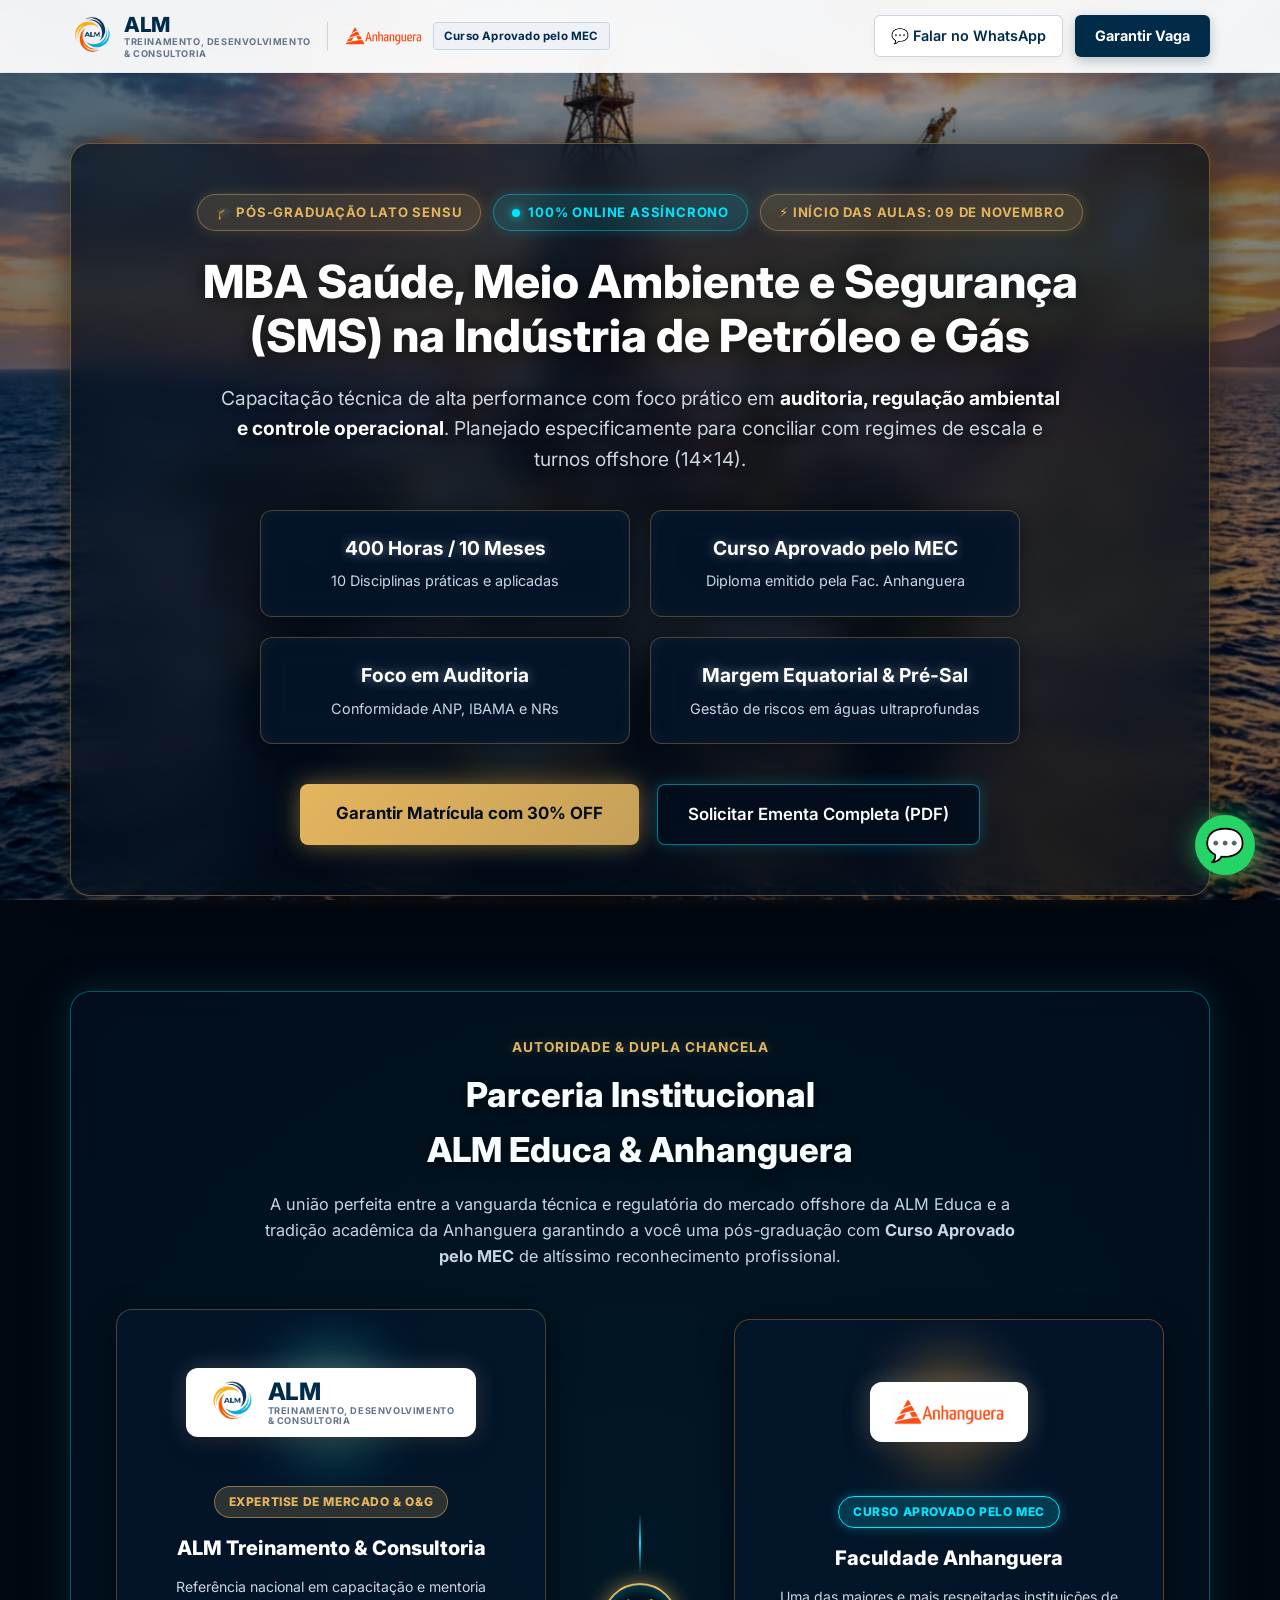
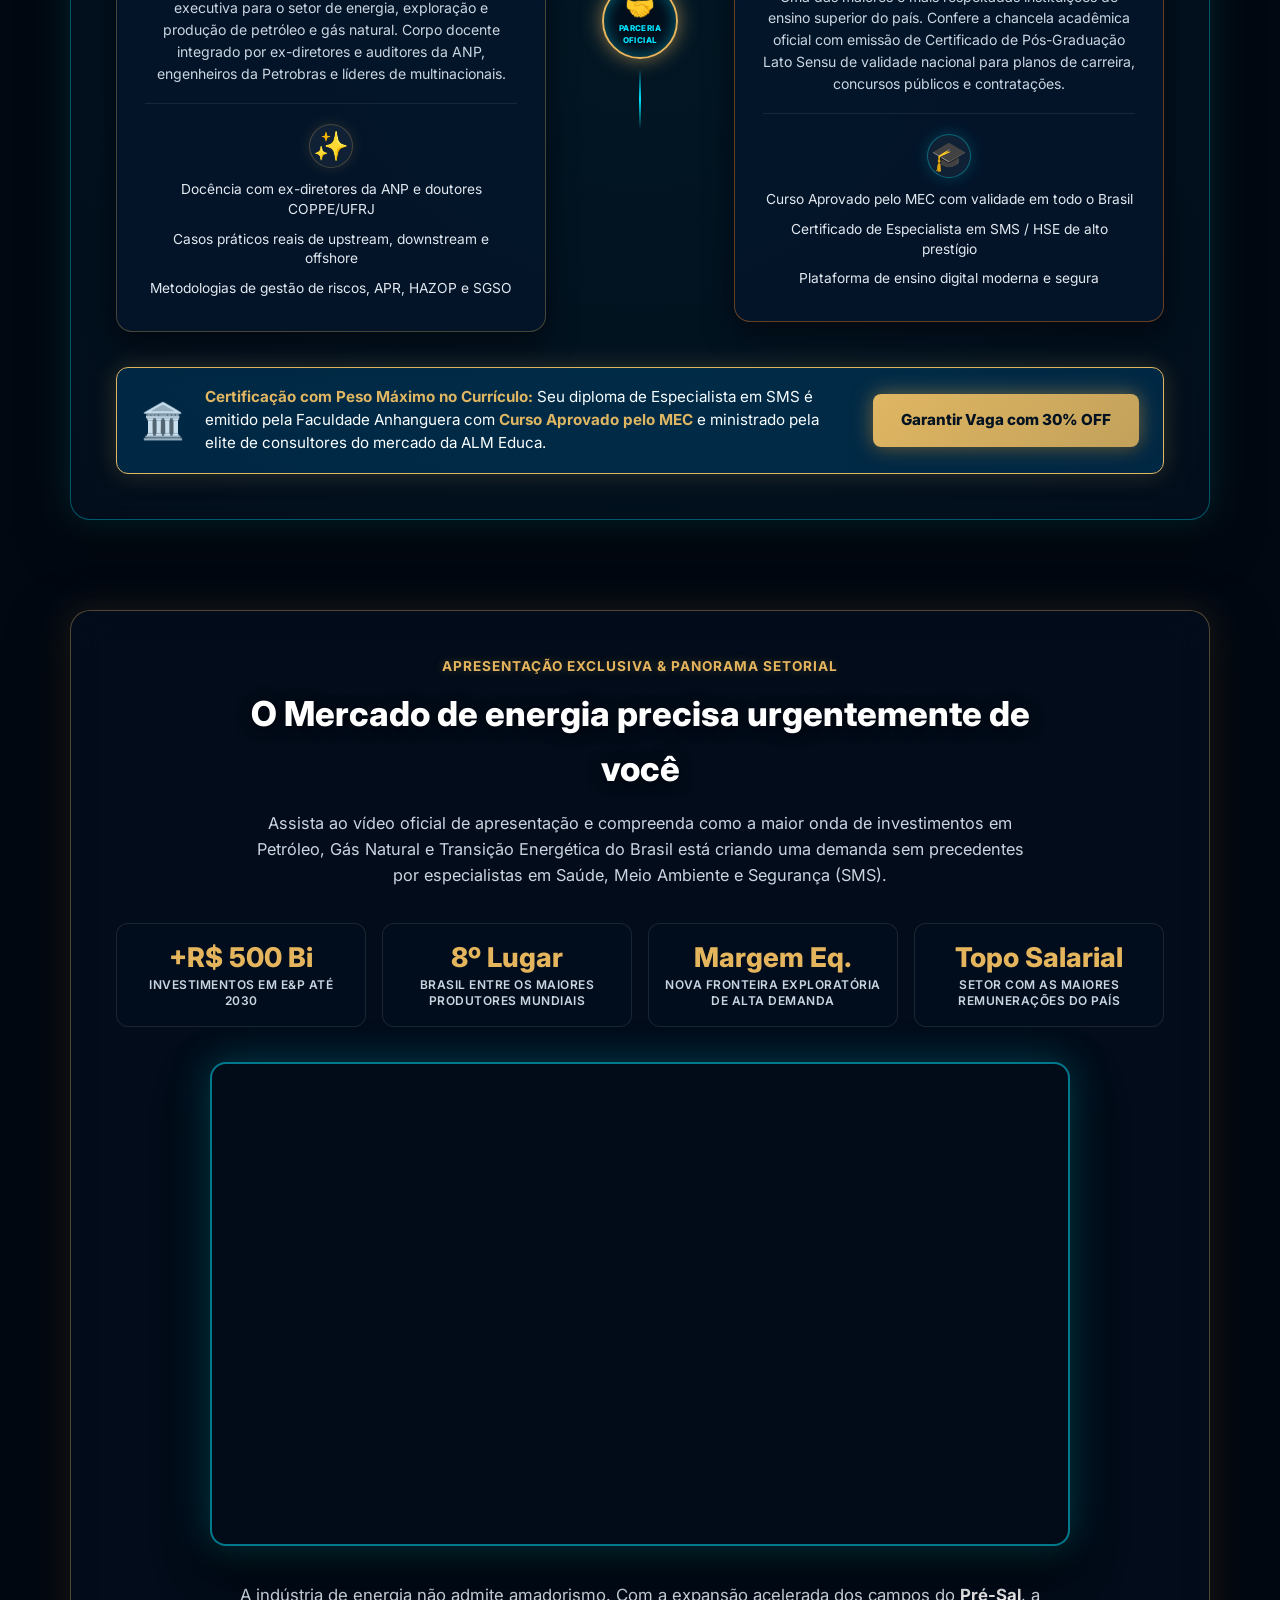
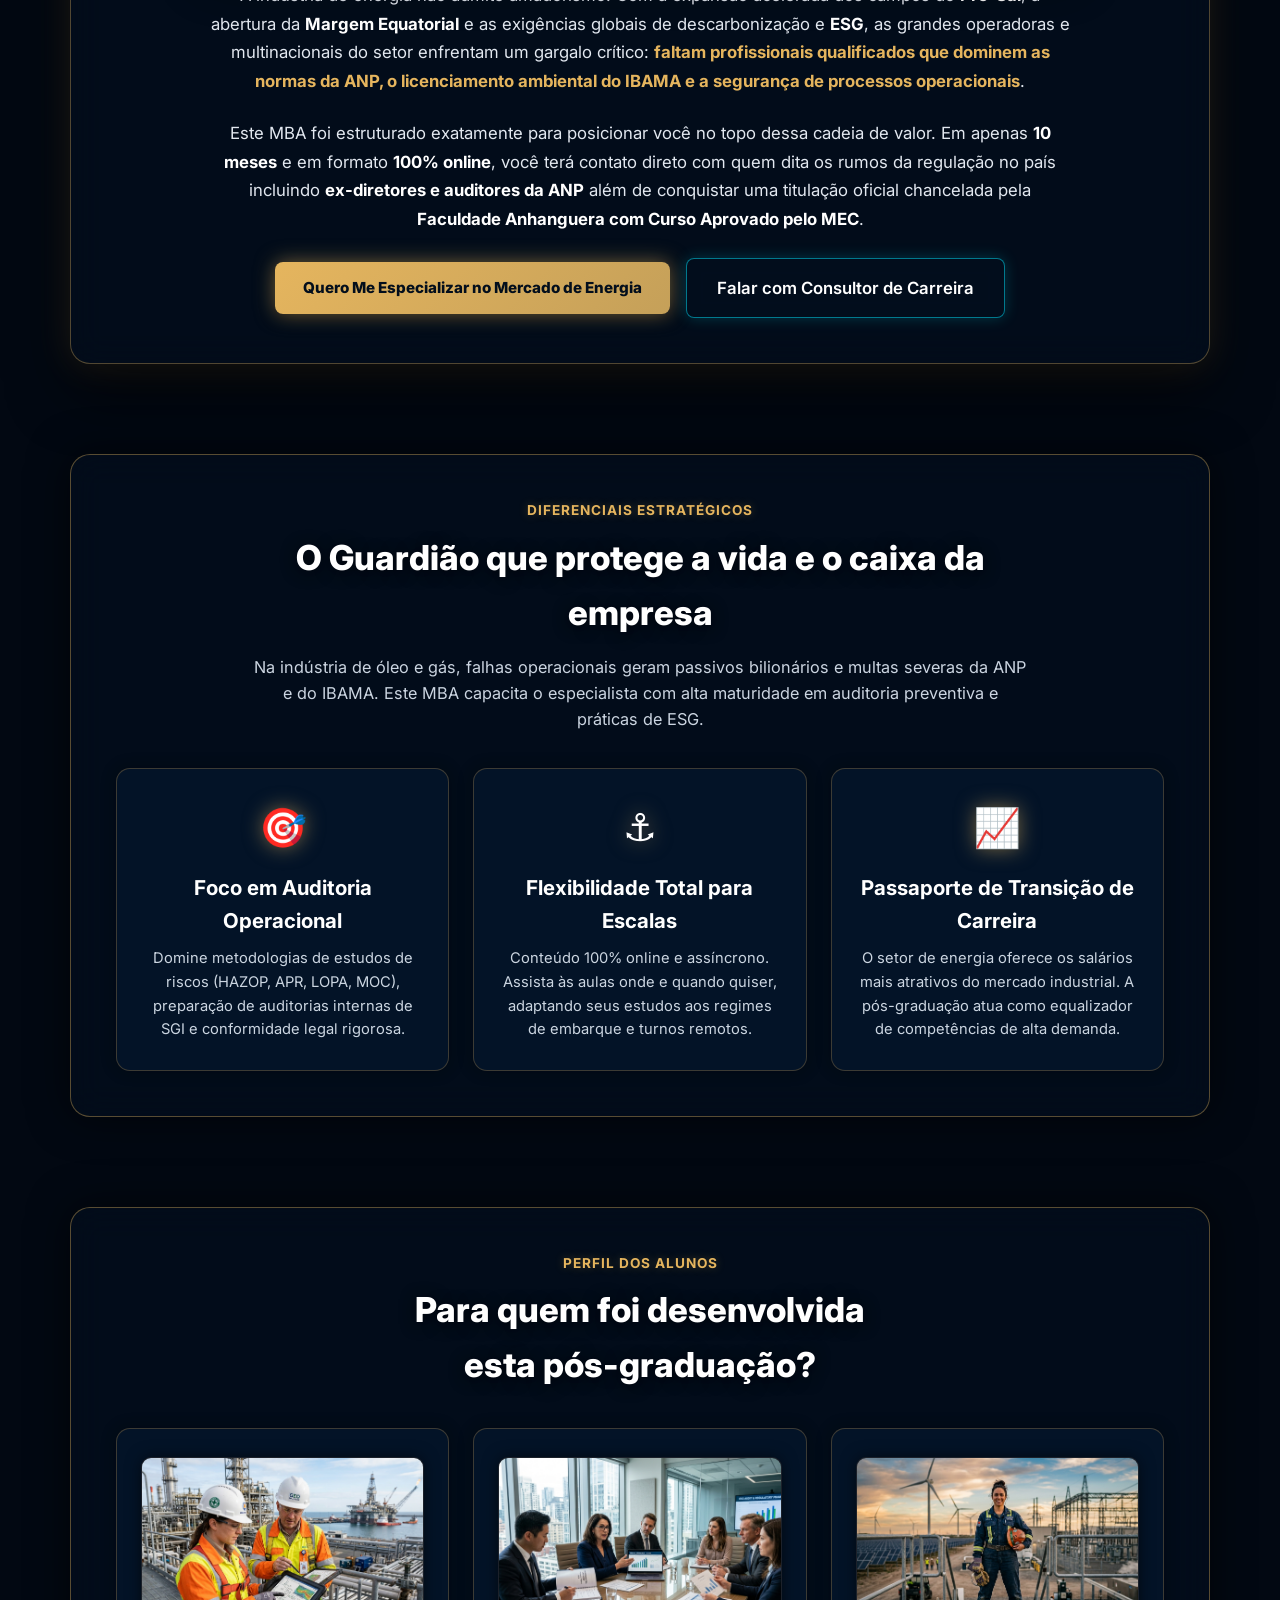
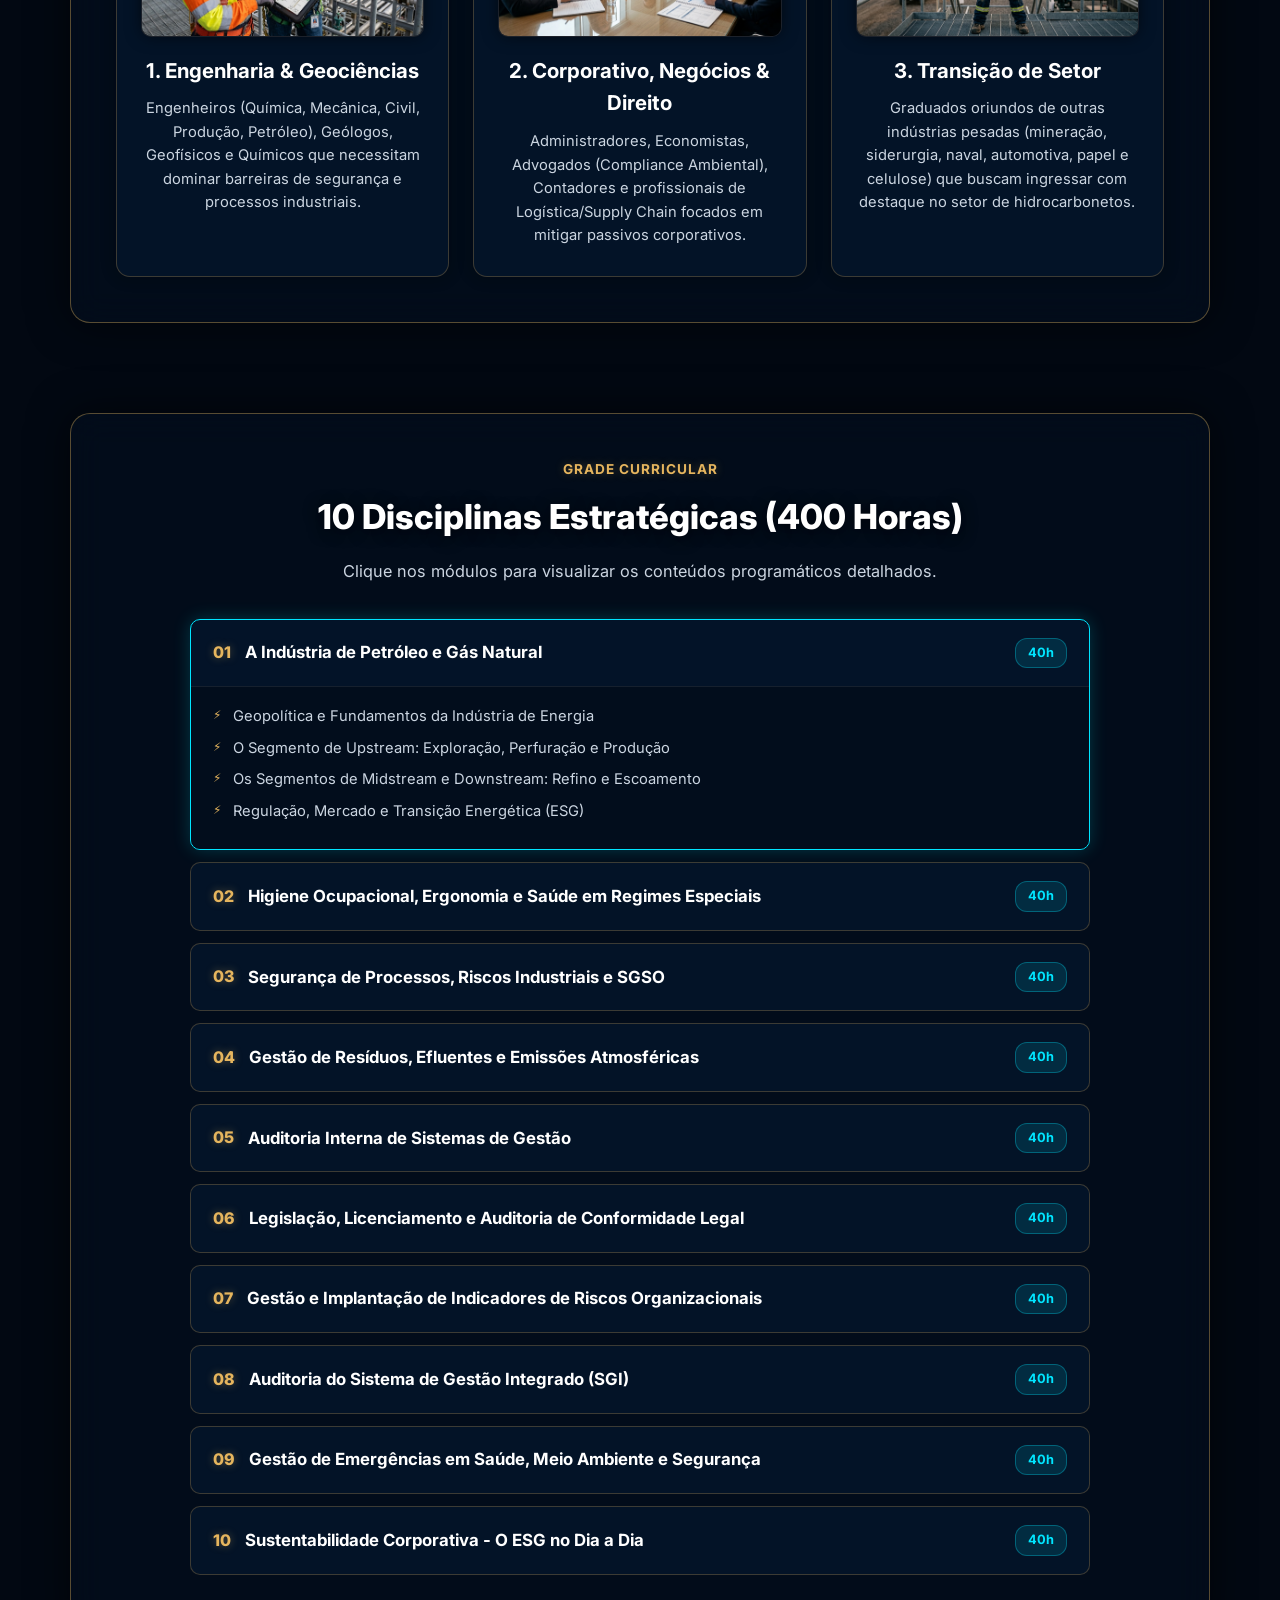
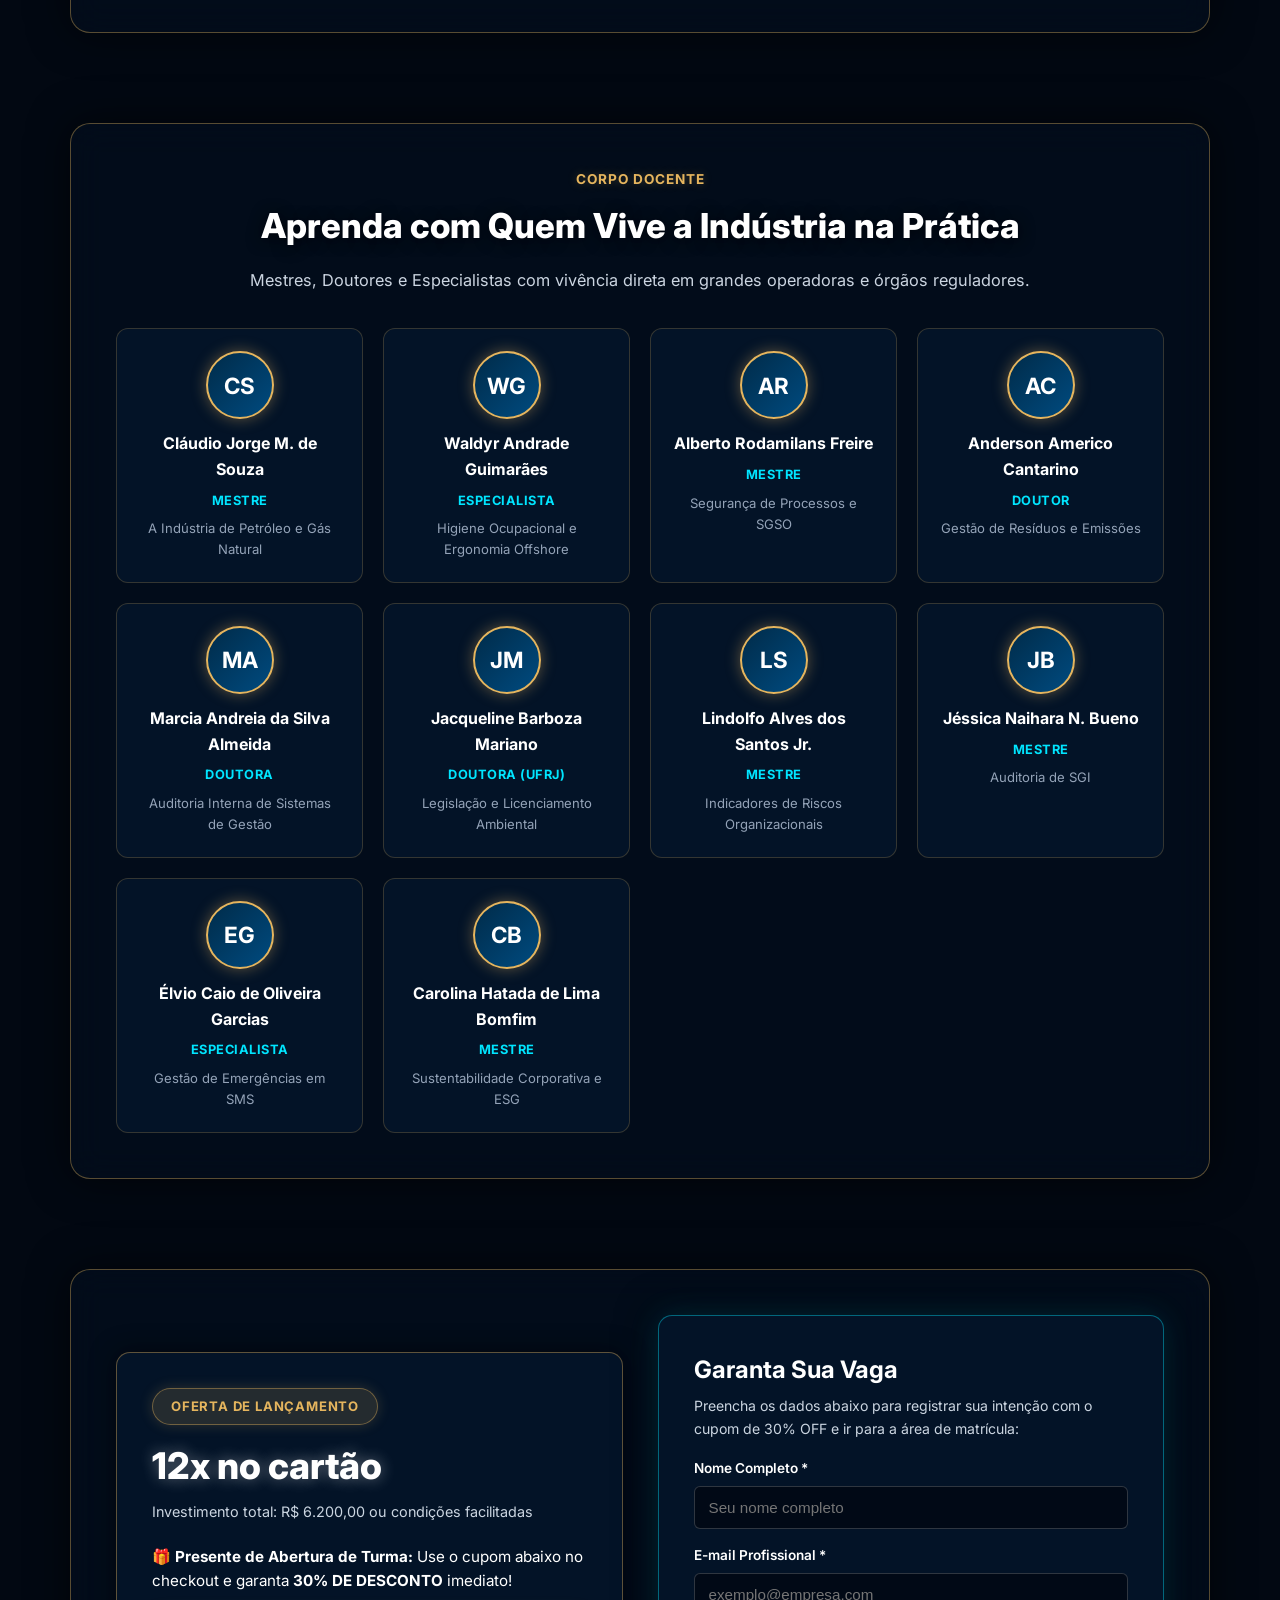
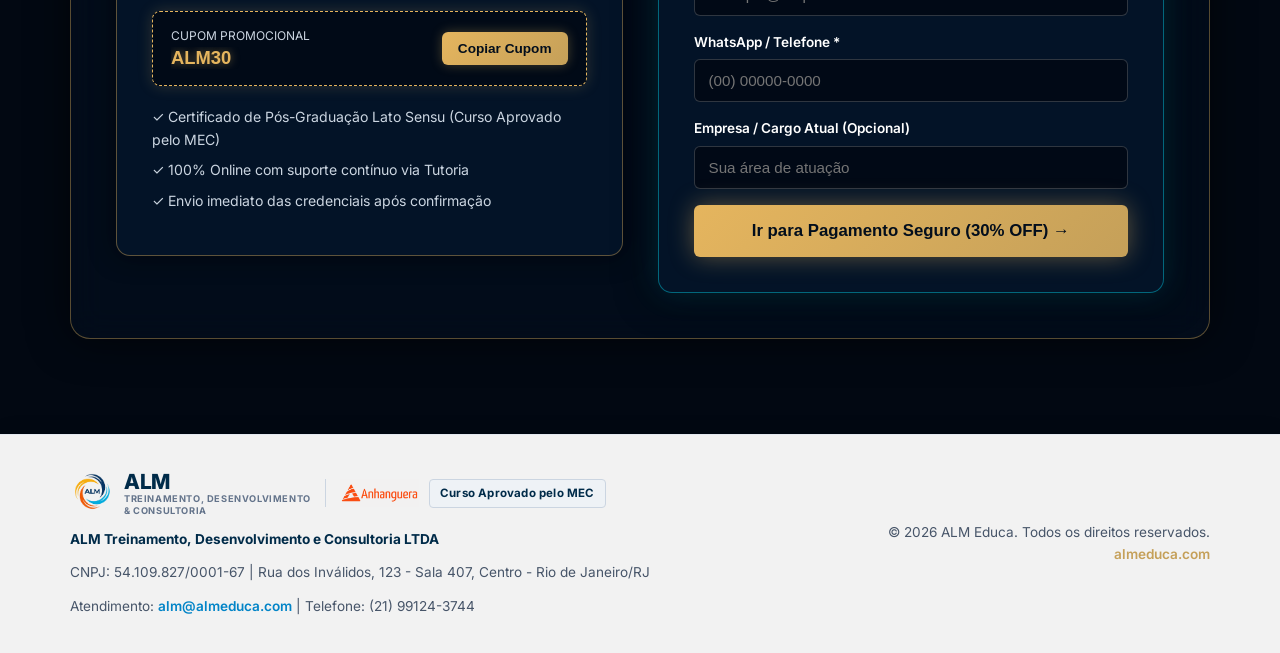
==== mba-sms-v2/index.html @ e15e8356 "feat(mba-sms): landing page v2 dark glassmorphism com parceria oficial e video" ====
<!DOCTYPE html>
<html lang="pt-BR">
<head>
  <meta charset="UTF-8">
  <meta name="viewport" content="width=device-width, initial-scale=1.0">
  <title>MBA SMS na Indústria de Petróleo e Gás | ALM Educa & Anhanguera</title>
  <meta name="description" content="Pós-Graduação 100% online em Segurança, Meio Ambiente e Saúde (SMS) para Petróleo e Gás. Foco em auditoria, regulação e ESG. Reconhecido pelo MEC. Inscreva-se!">
  <meta name="keywords" content="MBA SMS, pós graduação petróleo e gás, segurança do trabalho offshore, engenharia ambiental petroleo, certificação anhanguera alm educa">
  <link rel="canonical" href="https://www.almeduca.com/smsmba">
  <meta name="robots" content="index, follow">

  <!-- Open Graph -->
  <meta property="og:type" content="website">
  <meta property="og:url" content="https://www.almeduca.com/smsmba">
  <meta property="og:title" content="MBA SMS na Indústria de Petróleo e Gás | ALM & Anhanguera">
  <meta property="og:description" content="Capacitação técnica de alta performance com foco em auditoria, regulação e controle operacional. 100% EAD flexível para regimes de escala.">
  <meta property="og:image" content="assets/offshore_bg.jpg">

  <!-- Schema.org JSON-LD -->
  <script type="application/ld+json">
  {
    "@context": "https://schema.org",
    "@type": "Course",
    "name": "MBA Saúde, Meio Ambiente e Segurança na Indústria de Petróleo e Gás Natural",
    "description": "Pós-graduação lato sensu 100% EAD com foco em auditoria, regulação ambiental, gestão de riscos de processo e conformidade legal para o setor de petróleo e gás.",
    "provider": {
      "@type": "EducationalOrganization",
      "name": "ALM Treinamento e Desenvolvimento em parceria com Faculdade Anhanguera",
      "sameAs": "https://www.almeduca.com"
    },
    "educationalCredentialAwarded": "Certificado de Pós-Graduação Lato Sensu em nível de Especialização (MEC)",
    "hasCourseInstance": {
      "@type": "CourseInstance",
      "courseMode": "Online",
      "courseWorkload": "PT400H",
      "startDate": "2026-11-09"
    },
    "offers": {
      "@type": "Offer",
      "price": "6200.00",
      "priceCurrency": "BRL",
      "category": "Paid",
      "availability": "https://schema.org/InStock",
      "validFrom": "2026-09-01"
    }
  }
  </script>

  <!-- Google tag (gtag.js) -->
  <script async src="https://www.googletagmanager.com/gtag/js?id=AW-17289682652"></script>
  <script>
    window.dataLayer = window.dataLayer || [];
    function gtag(){dataLayer.push(arguments);}
    gtag('js', new Date());

    gtag('config', 'AW-17289682652', {
      'allow_enhanced_conversions': true
    });
  </script>

  <!-- Google Fonts & Styles -->
  <link rel="preconnect" href="https://fonts.googleapis.com">
  <link rel="preconnect" href="https://fonts.gstatic.com" crossorigin>
  <link href="https://fonts.googleapis.com/css2?family=Inter:wght@400;500;600;700;800&display=swap" rel="stylesheet">
  <link rel="stylesheet" href="css/styles.css?v=2.3">
</head>
<body>

  <!-- BACKGROUND CINEMATOGRÁFICO FIXO COM PARALLAX (PLATAFORMA OFFSHORE) -->
  <div class="bg-offshore-container">
    <img src="assets/offshore_bg.jpg" alt="Plataforma de Petróleo Offshore em Alto Mar" class="bg-offshore-image" id="bgOffshoreImg">
  </div>
  <div class="bg-offshore-overlay"></div>

  <!-- HEADER COMPACTO INSTITUCIONAL EM VIDRO FOSCO -->
  <header class="site-header">
    <div class="container header-container">
      <div class="brand-logos">
        <a href="https://www.almeduca.com" title="ALM Treinamento, Desenvolvimento & Consultoria" class="brand-brandmark">
          <img src="assets/alm_symbol.png" alt="Símbolo Oficial ALM" class="brand-symbol-img">
          <div class="brand-text-block">
            <span class="brand-name">ALM</span>
            <span class="brand-tagline">TREINAMENTO, DESENVOLVIMENTO<br>& CONSULTORIA</span>
          </div>
        </a>
        <div class="brand-divider"></div>
        <div class="partner-co-brand" title="Parceria Oficial com a Faculdade Anhanguera - Curso Aprovado pelo MEC">
          <img src="assets/anhanguera_logo.png" alt="Faculdade Anhanguera" class="brand-anhanguera-img">
          <span class="partner-mec-tag">Curso Aprovado pelo MEC</span>
        </div>
      </div>

      <div class="header-cta-group">
        <a href="https://wa.me/5521991243744?text=Olá,%20gostaria%20de%20tirar%20dúvidas%20sobre%20o%20MBA%20SMS" target="_blank" class="btn-header-whatsapp btn-whatsapp-track" data-origin="Header WhatsApp">
          💬 Falar no WhatsApp
        </a>
        <a href="#inscricao" class="btn-header-primary">
          Garantir Vaga
        </a>
      </div>
    </div>
  </header>

  <!-- HERO SECTION COM GLASS CARD E ALINHAMENTO GOOGLE ADS -->
  <section class="hero-section">
    <div class="container">
      <div class="hero-glass-card">
        <div class="hero-badges">
          <span class="badge-tag badge-gold">🎓 Pós-Graduação Lato Sensu</span>
          <span class="badge-tag badge-blue"><span class="pulse-dot"></span> 100% Online Assíncrono</span>
          <span class="badge-tag badge-gold">⚡ Início das Aulas: 09 de Novembro</span>
        </div>

        <h1 class="hero-title">
          MBA Saúde, Meio Ambiente e Segurança (SMS) na Indústria de Petróleo e Gás
        </h1>
        
        <p class="hero-subtitle">
          Capacitação técnica de alta performance com foco prático em <strong>auditoria, regulação ambiental e controle operacional</strong>. Planejado especificamente para conciliar com regimes de escala e turnos offshore (14x14).
        </p>

        <div class="hero-highlights-grid">
          <div class="highlight-box">
            <strong>400 Horas / 10 Meses</strong>
            <span>10 Disciplinas práticas e aplicadas</span>
          </div>
          <div class="highlight-box">
            <strong>Curso Aprovado pelo MEC</strong>
            <span>Diploma emitido pela Fac. Anhanguera</span>
          </div>
          <div class="highlight-box">
            <strong>Foco em Auditoria</strong>
            <span>Conformidade ANP, IBAMA e NRs</span>
          </div>
          <div class="highlight-box">
            <strong>Margem Equatorial & Pré-Sal</strong>
            <span>Gestão de riscos em águas ultraprofundas</span>
          </div>
        </div>

        <div class="hero-action-buttons">
          <a href="#inscricao" class="btn-cta-large">
            Garantir Matrícula com 30% OFF
          </a>
          <a href="https://wa.me/5521991243744?text=Quero%20receber%20a%20ementa%20completa%20do%20MBA%20SMS" target="_blank" class="btn-cta-secondary btn-whatsapp-track" data-origin="Hero Secundário">
            Solicitar Ementa Completa (PDF)
          </a>
        </div>
      </div>
    </div>
  </section>

  <!-- PARCERIA OFICIAL INSTITUCIONAL: ALM EDUCA & FACULDADE ANHANGUERA -->
  <section class="section-padding partnership-section" id="parceria">
    <div class="container">
      <div class="section-glass-container partnership-glass-box">
        <div class="section-header">
          <span class="section-pretitle">Autoridade &amp; Dupla Chancela</span>
          <h2 class="section-title">Parceria Institucional </br> ALM Educa &amp; Anhanguera</h2>
          <p class="section-desc">
            A união perfeita entre a vanguarda técnica e regulatória do mercado offshore da ALM Educa e a tradição acadêmica da Anhanguera garantindo a você uma pós-graduação com <strong>Curso Aprovado pelo MEC</strong> de altíssimo reconhecimento profissional.
          </p>
        </div>

        <div class="partnership-showcase-grid">
          <!-- CARD ALM EDUCA -->
          <div class="partner-showcase-card alm-card">
            <div class="partner-logo-stage">
              <div class="partner-halo halo-alm"></div>
              <div class="partner-floating-logo">
                <div class="partner-white-badge">
                  <img src="assets/alm_symbol.png" alt="Símbolo ALM Educa" class="partner-big-symbol">
                  <div class="partner-logo-typography">
                    <span class="partner-brand-title">ALM</span>
                    <span class="partner-brand-sub">TREINAMENTO, DESENVOLVIMENTO<br>&amp; CONSULTORIA</span>
                  </div>
                </div>
              </div>
            </div>
            <div class="partner-card-content">
              <span class="partner-card-badge badge-alm">Expertise de Mercado &amp; O&amp;G</span>
              <h3 class="partner-card-title">ALM Treinamento &amp; Consultoria</h3>
              <p class="partner-card-desc">
                Referência nacional em capacitação e mentoria executiva para o setor de energia, exploração e produção de petróleo e gás natural. Corpo docente integrado por ex-diretores e auditores da ANP, engenheiros da Petrobras e líderes de multinacionais.
              </p>
              <div class="partner-centered-feature-block">
                <div class="feature-single-icon">✨</div>
                <ul class="partner-centered-list">
                  <li>Docência com ex-diretores da ANP e doutores COPPE/UFRJ</li>
                  <li>Casos práticos reais de upstream, downstream e offshore</li>
                  <li>Metodologias de gestão de riscos, APR, HAZOP e SGSO</li>
                </ul>
              </div>
            </div>
          </div>

          <!-- CONECTOR CENTRAL DE SINERGIA -->
          <div class="partnership-synergy-connector">
            <div class="synergy-line-beam"></div>
            <div class="synergy-orb">
              <span class="synergy-icon">🤝</span>
              <span class="synergy-label">PARCERIA OFICIAL</span>
            </div>
            <div class="synergy-line-beam"></div>
          </div>

          <!-- CARD FACULDADE ANHANGUERA -->
          <div class="partner-showcase-card anhanguera-card">
            <div class="partner-logo-stage">
              <div class="partner-halo halo-anhanguera"></div>
              <div class="partner-floating-logo">
                <div class="partner-white-badge">
                  <img src="assets/anhanguera_logo.png" alt="Faculdade Anhanguera" class="partner-big-anhanguera">
                </div>
              </div>
            </div>
            <div class="partner-card-content">
              <span class="partner-card-badge badge-mec">Curso Aprovado pelo MEC</span>
              <h3 class="partner-card-title">Faculdade Anhanguera</h3>
              <p class="partner-card-desc">
                Uma das maiores e mais respeitadas instituições de ensino superior do país. Confere a chancela acadêmica oficial com emissão de Certificado de Pós-Graduação Lato Sensu de validade nacional para planos de carreira, concursos públicos e contratações.
              </p>
              <div class="partner-centered-feature-block">
                <div class="feature-single-icon mec-icon">🎓</div>
                <ul class="partner-centered-list">
                  <li>Curso Aprovado pelo MEC com validade em todo o Brasil</li>
                  <li>Certificado de Especialista em SMS / HSE de alto prestígio</li>
                  <li>Plataforma de ensino digital moderna e segura</li>
                </ul>
              </div>
            </div>
          </div>
        </div>

        <!-- BANNER DESTAQUE MEC NA PARCERIA -->
        <div class="partnership-mec-banner">
          <div class="mec-banner-icon">🏛️</div>
          <div class="mec-banner-text">
            <strong>Certificação com Peso Máximo no Currículo:</strong> Seu diploma de Especialista em SMS é emitido pela Faculdade Anhanguera com <strong>Curso Aprovado pelo MEC</strong> e ministrado pela elite de consultores do mercado da ALM Educa.
          </div>
          <a href="#inscricao" class="btn-cta-primary mec-banner-btn">Garantir Vaga com 30% OFF</a>
        </div>
      </div>
    </div>
  </section>

  <!-- VÍDEO OFICIAL DO CURSO & OPORTUNIDADE NO MERCADO DE ENERGIA -->
  <section class="section-padding video-market-section" id="video-curso">
    <div class="container">
      <div class="section-glass-container video-market-glass-box">
        <div class="section-header">
          <span class="section-pretitle">Apresentação Exclusiva &amp; Panorama Setorial</span>
          <h2 class="section-title">O Mercado de energia precisa urgentemente de você</h2>
          <p class="section-desc">
            Assista ao vídeo oficial de apresentação e compreenda como a maior onda de investimentos em Petróleo, Gás Natural e Transição Energética do Brasil está criando uma demanda sem precedentes por especialistas em Saúde, Meio Ambiente e Segurança (SMS).
          </p>
        </div>

        <!-- INDICADORES DO BOOM DO MERCADO DE ENERGIA -->
        <div class="market-stats-grid">
          <div class="market-stat-card">
            <span class="stat-number">+R$ 500 Bi</span>
            <span class="stat-label">Investimentos em E&amp;P até 2030</span>
          </div>
          <div class="market-stat-card">
            <span class="stat-number">8º Lugar</span>
            <span class="stat-label">Brasil entre os maiores produtores mundiais</span>
          </div>
          <div class="market-stat-card">
            <span class="stat-number">Margem Eq.</span>
            <span class="stat-label">Nova fronteira exploratória de alta demanda</span>
          </div>
          <div class="market-stat-card">
            <span class="stat-number">Topo Salarial</span>
            <span class="stat-label">Setor com as maiores remunerações do país</span>
          </div>
        </div>

        <!-- PLAYER DO VÍDEO DO YOUTUBE -->
        <div class="video-wrapper-container">
          <div class="video-responsive-frame">
            <iframe 
              src="https://www.youtube.com/embed/wwKsy1kv8WA" 
              title="Apresentação Oficial do MBA SMS na Indústria de Petróleo e Gás Natural - ALM Educa &amp; Faculdade Anhanguera" 
              allow="accelerometer; autoplay; clipboard-write; encrypted-media; gyroscope; picture-in-picture; web-share" 
              allowfullscreen>
            </iframe>
          </div>
        </div>

        <!-- TEXTO PERSUASIVO CONVIDANDO A CONHECER O CURSO -->
        <div class="market-persuasive-content">
          <p class="market-persuasive-text">
            A indústria de energia não admite amadorismo. Com a expansão acelerada dos campos do <strong>Pré-Sal</strong>, a abertura da <strong>Margem Equatorial</strong> e as exigências globais de descarbonização e <strong>ESG</strong>, as grandes operadoras e multinacionais do setor enfrentam um gargalo crítico: <span class="highlight-text">faltam profissionais qualificados que dominem as normas da ANP, o licenciamento ambiental do IBAMA e a segurança de processos operacionais</span>.
          </p>
          <p class="market-persuasive-text">
            Este MBA foi estruturado exatamente para posicionar você no topo dessa cadeia de valor. Em apenas <strong>10 meses</strong> e em formato <strong>100% online</strong>, você terá contato direto com quem dita os rumos da regulação no país incluindo <strong>ex-diretores e auditores da ANP</strong> além de conquistar uma titulação oficial chancelada pela <strong>Faculdade Anhanguera com Curso Aprovado pelo MEC</strong>.
          </p>
          
          <div class="market-cta-box">
            <a href="#inscricao" class="btn-cta-primary">
              Quero Me Especializar no Mercado de Energia
            </a>
            <a href="https://wa.me/5521991243744?text=Quero%20conversar%20sobre%20o%20mercado%20de%20energia%20e%20o%20MBA%20SMS" target="_blank" class="btn-cta-secondary btn-whatsapp-track" data-origin="Video Section WhatsApp">
              Falar com Consultor de Carreira
            </a>
          </div>
        </div>
      </div>
    </div>
  </section>

  <!-- POR QUE ESCOLHER ESTE MBA -->
  <section class="section-padding">
    <div class="container">
      <div class="section-glass-container">
        <div class="section-header">
          <span class="section-pretitle">Diferenciais Estratégicos</span>
          <h2 class="section-title">O Guardião que protege a vida e o caixa da empresa</h2>
          <p class="section-desc">
            Na indústria de óleo e gás, falhas operacionais geram passivos bilionários e multas severas da ANP e do IBAMA. Este MBA capacita o especialista com alta maturidade em auditoria preventiva e práticas de ESG.
          </p>
        </div>

        <div class="cards-trio-grid">
          <div class="info-card">
            <div class="info-card-icon">🎯</div>
            <h3>Foco em Auditoria Operacional</h3>
            <p>Domine metodologias de estudos de riscos (HAZOP, APR, LOPA, MOC), preparação de auditorias internas de SGI e conformidade legal rigorosa.</p>
          </div>
          <div class="info-card">
            <div class="info-card-icon">⚓</div>
            <h3>Flexibilidade Total para Escalas</h3>
            <p>Conteúdo 100% online e assíncrono. Assista às aulas onde e quando quiser, adaptando seus estudos aos regimes de embarque e turnos remotos.</p>
          </div>
          <div class="info-card">
            <div class="info-card-icon">📈</div>
            <h3>Passaporte de Transição de Carreira</h3>
            <p>O setor de energia oferece os salários mais atrativos do mercado industrial. A pós-graduação atua como equalizador de competências de alta demanda.</p>
          </div>
        </div>
      </div>
    </div>
  </section>

  <!-- PÚBLICO-ALVO -->
  <section class="section-padding">
    <div class="container">
      <div class="section-glass-container">
        <div class="section-header">
          <span class="section-pretitle">Perfil dos Alunos</span>
          <h2 class="section-title">Para quem foi desenvolvida </br> esta pós-graduação?</h2>
        </div>

        <div class="cards-trio-grid">
          <div class="info-card info-card-audience">
            <div class="audience-img-wrapper">
              <img src="assets/audience_engineering.jpg" alt="Engenharia e Geociências em Petróleo e Gás" class="audience-card-img" loading="lazy">
            </div>
            <h3>1. Engenharia & Geociências</h3>
            <p>Engenheiros (Química, Mecânica, Civil, Produção, Petróleo), Geólogos, Geofísicos e Químicos que necessitam dominar barreiras de segurança e processos industriais.</p>
          </div>
          <div class="info-card info-card-audience">
            <div class="audience-img-wrapper">
              <img src="assets/audience_corporate.jpg" alt="Corporativo, Negócios e Direito Ambiental" class="audience-card-img" loading="lazy">
            </div>
            <h3>2. Corporativo, Negócios & Direito</h3>
            <p>Administradores, Economistas, Advogados (Compliance Ambiental), Contadores e profissionais de Logística/Supply Chain focados em mitigar passivos corporativos.</p>
          </div>
          <div class="info-card info-card-audience">
            <div class="audience-img-wrapper">
              <img src="assets/audience_transition.jpg" alt="Transição de Carreira para o Setor de Energia" class="audience-card-img" loading="lazy">
            </div>
            <h3>3. Transição de Setor</h3>
            <p>Graduados oriundos de outras indústrias pesadas (mineração, siderurgia, naval, automotiva, papel e celulose) que buscam ingressar com destaque no setor de hidrocarbonetos.</p>
          </div>
        </div>
      </div>
    </div>
  </section>

  <!-- MATRIZ CURRICULAR (10 DISCIPLINAS) -->
  <section class="section-padding">
    <div class="container">
      <div class="section-glass-container">
        <div class="section-header">
          <span class="section-pretitle">Grade Curricular</span>
          <h2 class="section-title">10 Disciplinas Estratégicas (400 Horas)</h2>
          <p class="section-desc">Clique nos módulos para visualizar os conteúdos programáticos detalhados.</p>
        </div>

        <div class="curriculum-container">
          <!-- Disciplina 1 -->
          <div class="accordion-item active">
            <div class="accordion-header">
              <div class="accordion-title-group">
                <span class="module-num">01</span>
                <h4>A Indústria de Petróleo e Gás Natural</h4>
              </div>
              <span class="module-hours">40h</span>
            </div>
            <div class="accordion-body">
              <ul>
                <li>Geopolítica e Fundamentos da Indústria de Energia</li>
                <li>O Segmento de Upstream: Exploração, Perfuração e Produção</li>
                <li>Os Segmentos de Midstream e Downstream: Refino e Escoamento</li>
                <li>Regulação, Mercado e Transição Energética (ESG)</li>
              </ul>
            </div>
          </div>

          <!-- Disciplina 2 -->
          <div class="accordion-item">
            <div class="accordion-header">
              <div class="accordion-title-group">
                <span class="module-num">02</span>
                <h4>Higiene Ocupacional, Ergonomia e Saúde em Regimes Especiais</h4>
              </div>
              <span class="module-hours">40h</span>
            </div>
            <div class="accordion-body">
              <ul>
                <li>Higiene Ocupacional e Gestão de Riscos no Setor de P&G</li>
                <li>Toxicologia Industrial, Benzeno e Rejeitos Radioativos (NORM/TENORM)</li>
                <li>Ergonomia e Fatores Humanos em Ambientes Extremos e Confinamento</li>
                <li>Auditoria e Conformidade Legal Regulamentatória (NR 37, NR 33, NR 30)</li>
              </ul>
            </div>
          </div>

          <!-- Disciplina 3 -->
          <div class="accordion-item">
            <div class="accordion-header">
              <div class="accordion-title-group">
                <span class="module-num">03</span>
                <h4>Segurança de Processos, Riscos Industriais e SGSO</h4>
              </div>
              <span class="module-hours">40h</span>
            </div>
            <div class="accordion-body">
              <ul>
                <li>Fundamentos de Segurança de Processos e o SGSO (ANP)</li>
                <li>Metodologias e Ferramentas: HAZOP, APR, What-If e FMEA</li>
                <li>Camadas de Proteção (LOPA) e Disponibilidade de Barreiras de Segurança</li>
                <li>Integridade de Ativos e Gerenciamento de Mudanças (MOC)</li>
              </ul>
            </div>
          </div>

          <!-- Disciplina 4 -->
          <div class="accordion-item">
            <div class="accordion-header">
              <div class="accordion-title-group">
                <span class="module-num">04</span>
                <h4>Gestão de Resíduos, Efluentes e Emissões Atmosféricas</h4>
              </div>
              <span class="module-hours">40h</span>
            </div>
            <div class="accordion-body">
              <ul>
                <li>Caracterização e Gerenciamento de Resíduos Industriais e Borras</li>
                <li>Tecnologias de Tratamento, Disposição Final e Remediação</li>
                <li>Controle de Emissões Atmosféricas e Monitoramento de GEE em Flares</li>
                <li>Auditoria Ambiental, Inventários e Metas de Descarbonização (Escopos 1, 2 e 3)</li>
              </ul>
            </div>
          </div>

          <!-- Disciplina 5 -->
          <div class="accordion-item">
            <div class="accordion-header">
              <div class="accordion-title-group">
                <span class="module-num">05</span>
                <h4>Auditoria Interna de Sistemas de Gestão</h4>
              </div>
              <span class="module-hours">40h</span>
            </div>
            <div class="accordion-body">
              <ul>
                <li>Diretrizes da NBR ISO 19011 para Auditorias de Gestão</li>
                <li>Gerenciamento de Programas de Auditoria e Checklists</li>
                <li>Técnicas de Entrevista, Evidências e Relatórios de Não-Conformidade</li>
                <li>Acompanhamento de Planos de Ação (PDCA)</li>
              </ul>
            </div>
          </div>

          <!-- Disciplina 6 -->
          <div class="accordion-item">
            <div class="accordion-header">
              <div class="accordion-title-group">
                <span class="module-num">06</span>
                <h4>Legislação, Licenciamento e Auditoria de Conformidade Legal</h4>
              </div>
              <span class="module-hours">40h</span>
            </div>
            <div class="accordion-body">
              <ul>
                <li>Direito Ambiental e Marco Regulatório (ANP, CONAMA, IBAMA)</li>
                <li>Avaliação de Impactos Ambientais (EIA/RIMA) e Rito do Licenciamento (LP, LI, LO)</li>
                <li>Compliance Ambiental e Gestão de Condicionantes e TAC</li>
                <li>A Tríplice Responsabilidade Ambiental (Civil, Administrativa e Penal)</li>
              </ul>
            </div>
          </div>

          <!-- Disciplina 7 -->
          <div class="accordion-item">
            <div class="accordion-header">
              <div class="accordion-title-group">
                <span class="module-num">07</span>
                <h4>Gestão e Implantação de Indicadores de Riscos Organizacionais</h4>
              </div>
              <span class="module-hours">40h</span>
            </div>
            <div class="accordion-body">
              <ul>
                <li>Métricas e KPIs de Desempenho em Saúde e Segurança</li>
                <li>Alinhamento com a Norma ABNT NBR ISO 45.001</li>
                <li>Construção de Dashboards Executivos de Gestão de Riscos</li>
              </ul>
            </div>
          </div>

          <!-- Disciplina 8 -->
          <div class="accordion-item">
            <div class="accordion-header">
              <div class="accordion-title-group">
                <span class="module-num">08</span>
                <h4>Auditoria do Sistema de Gestão Integrado (SGI)</h4>
              </div>
              <span class="module-hours">40h</span>
            </div>
            <div class="accordion-body">
              <ul>
                <li>Integração das Normas ISO 9001, ISO 14001 e ISO 45001</li>
                <li>Auditorias de Terceira Parte e Homologação de Fornecedores Offshore</li>
                <li>Mapeamento de Riscos de Fornecimento na Cadeia de Suprimentos</li>
              </ul>
            </div>
          </div>

          <!-- Disciplina 9 -->
          <div class="accordion-item">
            <div class="accordion-header">
              <div class="accordion-title-group">
                <span class="module-num">09</span>
                <h4>Gestão de Emergências em Saúde, Meio Ambiente e Segurança</h4>
              </div>
              <span class="module-hours">40h</span>
            </div>
            <div class="accordion-body">
              <ul>
                <li>Planos de Emergência Individual (PEI) e Plano Nacional de Contingência (PNC)</li>
                <li>Sistema de Comando de Incidentes (ICS / SCI)</li>
                <li>Táticas de Resposta a Vazamentos de Óleo (Contenção, Recolhimento e Dispersantes)</li>
                <li>Simulação de Auditoria de Resposta a Crises</li>
              </ul>
            </div>
          </div>

          <!-- Disciplina 10 -->
          <div class="accordion-item">
            <div class="accordion-header">
              <div class="accordion-title-group">
                <span class="module-num">10</span>
                <h4>Sustentabilidade Corporativa - O ESG no Dia a Dia</h4>
              </div>
              <span class="module-hours">40h</span>
            </div>
            <div class="accordion-body">
              <ul>
                <li>Alinhamento Estratégico aos Objetivos ESG Globais</li>
                <li>Descarbonização, Créditos de Carbono e Mercado Financeiro</li>
                <li>Relatórios de Sustentabilidade (GRI) e Responsabilidade Social Corporativa</li>
              </ul>
            </div>
          </div>
        </div>
      </div>
    </div>
  </section>

  <!-- CORPO DOCENTE -->
  <section class="section-padding">
    <div class="container">
      <div class="section-glass-container">
        <div class="section-header">
          <span class="section-pretitle">Corpo Docente</span>
          <h2 class="section-title">Aprenda com Quem Vive a Indústria na Prática</h2>
          <p class="section-desc">Mestres, Doutores e Especialistas com vivência direta em grandes operadoras e órgãos reguladores.</p>
        </div>

        <div class="faculty-grid">
          <div class="faculty-card">
            <div class="faculty-tooltip">
              <div class="tooltip-title">Prof. Cláudio Jorge M. de Souza</div>
              <span class="tooltip-degree">Mestre em Geociências</span>
              <p class="tooltip-bio">Especialista em Upstream e regulação do setor de energia. Coordenador e docente de referência na indústria de Petróleo e Gás Natural com foco na Bacia de Campos e Santos.</p>
            </div>
            <div class="faculty-avatar-placeholder">CS</div>
            <h4>Cláudio Jorge M. de Souza</h4>
            <span class="faculty-degree">Mestre</span>
            <p class="faculty-discipline">A Indústria de Petróleo e Gás Natural</p>
          </div>

          <div class="faculty-card">
            <div class="faculty-tooltip">
              <div class="tooltip-title">Prof. Waldyr Andrade Guimarães</div>
              <span class="tooltip-degree">Especialista em SMS Offshore</span>
              <p class="tooltip-bio">Especialista em Higiene Ocupacional, Ergonomia e Toxicologia Industrial. Atuação direta com conformidade regulatória das NRs (NR 37, NR 33 e NR 30) em plataformas marítimas.</p>
            </div>
            <div class="faculty-avatar-placeholder">WG</div>
            <h4>Waldyr Andrade Guimarães</h4>
            <span class="faculty-degree">Especialista</span>
            <p class="faculty-discipline">Higiene Ocupacional e Ergonomia Offshore</p>
          </div>

          <div class="faculty-card">
            <div class="faculty-tooltip">
              <div class="tooltip-title">Prof. Alberto Rodamilans Freire</div>
              <span class="tooltip-degree">Mestre em Engenharia</span>
              <p class="tooltip-bio">Especialista em Segurança de Processos e Sistema de Gestão de Segurança Operacional (SGSO da ANP). Domínio de metodologias HAZOP, APR, What-If, FMEA e LOPA.</p>
            </div>
            <div class="faculty-avatar-placeholder">AR</div>
            <h4>Alberto Rodamilans Freire</h4>
            <span class="faculty-degree">Mestre</span>
            <p class="faculty-discipline">Segurança de Processos e SGSO</p>
          </div>

          <div class="faculty-card">
            <div class="faculty-tooltip">
              <div class="tooltip-title">Prof. Anderson Americo Cantarino</div>
              <span class="tooltip-degree">Doutor em Engenharia Ambiental</span>
              <p class="tooltip-bio">Pesquisador e consultor em gestão de resíduos perigosos, águas de produção, monitoramento de GEE em flares e inventários corporativos para metas de descarbonização.</p>
            </div>
            <div class="faculty-avatar-placeholder">AC</div>
            <h4>Anderson Americo Cantarino</h4>
            <span class="faculty-degree">Doutor</span>
            <p class="faculty-discipline">Gestão de Resíduos e Emissões</p>
          </div>

          <div class="faculty-card">
            <div class="faculty-tooltip">
              <div class="tooltip-title">Profa. Marcia Andreia da Silva Almeida</div>
              <span class="tooltip-degree">Doutora & Lead Auditor</span>
              <p class="tooltip-bio">Doutora em Gestão com mais de duas décadas de experiência em auditorias de certificação NBR ISO 19011, formação de auditores internos e acompanhamento de planos de ação (PDCA).</p>
            </div>
            <div class="faculty-avatar-placeholder">MA</div>
            <h4>Marcia Andreia da Silva Almeida</h4>
            <span class="faculty-degree">Doutora</span>
            <p class="faculty-discipline">Auditoria Interna de Sistemas de Gestão</p>
          </div>

          <div class="faculty-card">
            <div class="faculty-tooltip">
              <div class="tooltip-title">Profa. Jacqueline Barboza Mariano</div>
              <span class="tooltip-degree">Doutora (PPE / UFRJ)</span>
              <p class="tooltip-bio">Doutora pela UFRJ, especialista em Direito Ambiental, rito de Licenciamento Ambiental (LP, LI, LO) junto ao IBAMA e gestão de condicionantes e compliance no setor de óleo e gás.</p>
            </div>
            <div class="faculty-avatar-placeholder">JM</div>
            <h4>Jacqueline Barboza Mariano</h4>
            <span class="faculty-degree">Doutora (UFRJ)</span>
            <p class="faculty-discipline">Legislação e Licenciamento Ambiental</p>
          </div>

          <div class="faculty-card">
            <div class="faculty-tooltip">
              <div class="tooltip-title">Prof. Lindolfo Alves dos Santos Jr.</div>
              <span class="tooltip-degree">Mestre em Gestão de Riscos</span>
              <p class="tooltip-bio">Especialista em métricas de risco ocupacional, alinhamento aos requisitos da ABNT NBR ISO 45001 e implantação de indicadores de desempenho executivo em segurança.</p>
            </div>
            <div class="faculty-avatar-placeholder">LS</div>
            <h4>Lindolfo Alves dos Santos Jr.</h4>
            <span class="faculty-degree">Mestre</span>
            <p class="faculty-discipline">Indicadores de Riscos Organizacionais</p>
          </div>

          <div class="faculty-card">
            <div class="faculty-tooltip">
              <div class="tooltip-title">Profa. Jéssica Naihara N. Bueno</div>
              <span class="tooltip-degree">Mestre em Sistemas de Gestão</span>
              <p class="tooltip-bio">Especialista em auditorias de Sistemas de Gestão Integrados (SGI - ISO 9001, 14001 e 45001), homologação de fornecedores e controle de riscos na cadeia de suprimentos offshore.</p>
            </div>
            <div class="faculty-avatar-placeholder">JB</div>
            <h4>Jéssica Naihara N. Bueno</h4>
            <span class="faculty-degree">Mestre</span>
            <p class="faculty-discipline">Auditoria de SGI</p>
          </div>

          <div class="faculty-card">
            <div class="faculty-tooltip">
              <div class="tooltip-title">Prof. Élvio Caio de Oliveira Garcias</div>
              <span class="tooltip-degree">Especialista em Emergências SMS</span>
              <p class="tooltip-bio">Diretor da ECOGARCIAS. Especialista em resposta a incidentes críticos, combate a vazamentos de óleo no mar, elaboração de PEI/PNC e Sistema de Comando de Incidentes (SCI/ICS).</p>
            </div>
            <div class="faculty-avatar-placeholder">EG</div>
            <h4>Élvio Caio de Oliveira Garcias</h4>
            <span class="faculty-degree">Especialista</span>
            <p class="faculty-discipline">Gestão de Emergências em SMS</p>
          </div>

          <div class="faculty-card">
            <div class="faculty-tooltip">
              <div class="tooltip-title">Profa. Carolina Hatada de Lima Bomfim</div>
              <span class="tooltip-degree">Mestre em Sustentabilidade</span>
              <p class="tooltip-bio">Consultora em Governança ESG, integrando práticas socioambientais e diretrizes de descarbonização às estratégias financeiras e de atração de capital na indústria de energia.</p>
            </div>
            <div class="faculty-avatar-placeholder">CB</div>
            <h4>Carolina Hatada de Lima Bomfim</h4>
            <span class="faculty-degree">Mestre</span>
            <p class="faculty-discipline">Sustentabilidade Corporativa e ESG</p>
          </div>
        </div>
      </div>
    </div>
  </section>

  <!-- OFERTA, CUPOM E FORMULÁRIO DE INSCRIÇÃO -->
  <section class="section-padding" id="inscricao">
    <div class="container">
      <div class="section-glass-container">
        <div class="offer-grid">
          <!-- Bloco de Investimento -->
          <div class="offer-details-box">
            <span class="badge-tag badge-gold">Oferta de Lançamento</span>
            <div class="price-tag">12x no cartão</div>
            <div class="price-sub">Investimento total: R$ 6.200,00 ou condições facilitadas</div>

            <p style="font-size: 0.95rem; margin-bottom: 18px;">
              🎁 <strong>Presente de Abertura de Turma:</strong> Use o cupom abaixo no checkout e garanta <strong>30% DE DESCONTO</strong> imediato!
            </p>

            <div class="coupon-box">
              <div>
                <span style="font-size: 0.75rem; color: var(--alm-text-muted); display: block;">CUPOM PROMOCIONAL</span>
                <input type="text" id="couponCode" value="ALM30" readonly class="coupon-input">
              </div>
              <button type="button" id="btnCopyCoupon" class="btn-copy-coupon">Copiar Cupom</button>
            </div>

            <ul style="list-style: none; font-size: 0.88rem; color: var(--alm-text-muted);">
              <li style="margin-bottom: 8px;">✓ Certificado de Pós-Graduação Lato Sensu (Curso Aprovado pelo MEC)</li>
              <li style="margin-bottom: 8px;">✓ 100% Online com suporte contínuo via Tutoria</li>
              <li style="margin-bottom: 8px;">✓ Envio imediato das credenciais após confirmação</li>
            </ul>
          </div>

          <!-- Formulário de Lead / Inscrição -->
          <div class="form-card">
            <h3>Garanta Sua Vaga</h3>
            <p style="font-size: 0.88rem; color: var(--alm-text-muted); margin-bottom: 18px;">
              Preencha os dados abaixo para registrar sua intenção com o cupom de 30% OFF e ir para a área de matrícula:
            </p>

            <form id="leadForm" action="https://pay.voompcreators.com.br/16283" method="get">
              <div class="form-group">
                <label for="nome">Nome Completo *</label>
                <input type="text" id="nome" name="nome" required class="form-control" placeholder="Seu nome completo">
              </div>

              <div class="form-group">
                <label for="email">E-mail Profissional *</label>
                <input type="email" id="email" name="email" required class="form-control" placeholder="exemplo@empresa.com">
              </div>

              <div class="form-group">
                <label for="whatsapp">WhatsApp / Telefone *</label>
                <input type="tel" id="whatsapp" name="whatsapp" required class="form-control" placeholder="(00) 00000-0000">
              </div>

              <div class="form-group">
                <label for="empresa">Empresa / Cargo Atual (Opcional)</label>
                <input type="text" id="empresa" name="empresa" class="form-control" placeholder="Sua área de atuação">
              </div>

              <button type="submit" class="btn-submit-form">
                Ir para Pagamento Seguro (30% OFF) →
              </button>
            </form>
          </div>
        </div>
      </div>
    </div>
  </section>

  <!-- RODAPÉ INSTITUCIONAL COMPACTO -->
  <footer class="site-footer">
    <div class="container footer-content">
      <div style="display: flex; flex-direction: column; gap: 12px;">
        <div style="display: flex; align-items: center; gap: 14px; flex-wrap: wrap;">
          <a href="https://www.almeduca.com" title="ALM Treinamento, Desenvolvimento & Consultoria" class="brand-brandmark">
            <img src="assets/alm_symbol.png" alt="Símbolo Oficial ALM" class="brand-symbol-img">
            <div class="brand-text-block">
              <span class="brand-name">ALM</span>
              <span class="brand-tagline">TREINAMENTO, DESENVOLVIMENTO<br>& CONSULTORIA</span>
            </div>
          </a>
          <div class="brand-divider"></div>
          <div class="partner-co-brand" title="Parceria Oficial Faculdade Anhanguera - Curso Aprovado pelo MEC">
            <img src="assets/anhanguera_logo.png" alt="Faculdade Anhanguera" class="brand-anhanguera-img">
            <span class="partner-mec-tag">Curso Aprovado pelo MEC</span>
          </div>
        </div>
        <p><strong>ALM Treinamento, Desenvolvimento e Consultoria LTDA</strong></p>
        <p>CNPJ: 54.109.827/0001-67 | Rua dos Inválidos, 123 - Sala 407, Centro - Rio de Janeiro/RJ</p>
        <p>Atendimento: <a href="mailto:alm@almeduca.com" style="color: var(--alm-blue-light); font-weight: 600;">alm@almeduca.com</a> | Telefone: (21) 99124-3744</p>
      </div>

      <div style="text-align: right;">
        <p>© 2026 ALM Educa. Todos os direitos reservados.</p>
        <p><a href="https://www.almeduca.com" target="_blank" style="color: var(--alm-gold-dark); font-weight: 600;">almeduca.com</a></p>
      </div>
    </div>
  </footer>

  <!-- BOTÃO FLUTUANTE DE WHATSAPP -->
  <a href="https://wa.me/5521991243744?text=Olá,%20tenho%20dúvidas%20sobre%20o%20MBA%20SMS" target="_blank" class="btn-whatsapp-floating btn-whatsapp-track" data-origin="Botão Flutuante" title="Falar no WhatsApp">
    💬
  </a>

  <!-- SCRIPTS -->
  <script src="js/scripts.js"></script>
</body>
</html>
---- mba-sms-v2/css/styles.css ----
/* ============================================================
   MBA SMS ÓLEO E GÁS NATURAL - VERSÃO 2 (DARK GLASSMORPHISM & NEON GLOW)
   Fundo: Plataforma Offshore Visível através de Vidro Translúcido
   Contornos: Neon Dourado (#C5A059 / #FFB300) e Ciano Elétrico (#00E5FF)
   ============================================================ */

:root {
  --alm-blue: #002B49;
  --alm-blue-light: #0284C7;
  --alm-gold: #E5B55E;
  --alm-gold-dark: #C5A059;
  --alm-cyan-neon: #00E5FF;
  --alm-dark: #FFFFFF;
  --alm-text-muted: #CBD5E1;
  --alm-text-dim: #94A3B8;
  --alm-glass-dark: rgba(3, 15, 30, 0.72);
  --alm-glass-inner: rgba(5, 23, 44, 0.78);
  --alm-border-neon: rgba(229, 181, 94, 0.38);
  --alm-border-hover: rgba(0, 229, 255, 0.75);
  --font-main: 'Inter', system-ui, -apple-system, sans-serif;
}

* {
  box-sizing: border-box;
  margin: 0;
  padding: 0;
  text-decoration: none !important;
}

html {
  scroll-behavior: smooth;
}

body {
  font-family: var(--font-main);
  color: var(--alm-dark);
  line-height: 1.6;
  -webkit-font-smoothing: antialiased;
  position: relative;
  background-color: #020812;
  overflow-x: hidden;
}

a, a:hover, a:focus, a:visited {
  text-decoration: none !important;
  color: inherit;
}

img {
  max-width: 100%;
  height: auto;
  display: block;
}

.container {
  max-width: 1180px;
  margin: 0 auto;
  padding: 0 20px;
}

/* ============================================================
   BACKGROUND FIXO CINEMATOGRÁFICO - PLATAFORMA TOTALMENTE VISÍVEL
   ============================================================ */
.bg-offshore-container {
  position: fixed;
  top: 0;
  left: 0;
  width: 100vw;
  height: 100vh;
  z-index: -2;
  overflow: hidden;
}

.bg-offshore-image {
  width: 100%;
  height: 100%;
  object-fit: cover;
  object-position: center;
  transform: scale(1.02);
  transition: transform 0.1s ease-out;
  filter: brightness(0.95) contrast(1.08);
}

.bg-offshore-overlay {
  position: fixed;
  top: 0;
  left: 0;
  width: 100vw;
  height: 100vh;
  background: radial-gradient(
    circle at center,
    rgba(2, 8, 18, 0.25) 0%,
    rgba(2, 8, 18, 0.55) 100%
  );
  z-index: -1;
  pointer-events: none;
}

/* ============================================================
   HEADER COMPACTO EM BRANCO TRANSLÚCIDO (ALTO CONTRASTE)
   ============================================================ */
.site-header {
  background: rgba(255, 255, 255, 0.94);
  backdrop-filter: blur(16px);
  -webkit-backdrop-filter: blur(16px);
  border-bottom: 1px solid rgba(226, 232, 240, 0.8);
  position: sticky;
  top: 0;
  z-index: 100;
  box-shadow: 0 4px 20px rgba(0, 0, 0, 0.08);
}

.header-container {
  display: flex;
  justify-content: space-between;
  align-items: center;
  height: 72px;
}

.brand-logos {
  display: flex;
  align-items: center;
  gap: 16px;
}

/* LOGO: SÍMBOLO + TEXTO REAL VETORIAL */
.brand-brandmark {
  display: flex;
  align-items: center;
  gap: 10px;
  text-decoration: none !important;
}

.brand-symbol-img {
  width: 44px;
  height: 44px;
  object-fit: contain;
  transition: transform 0.3s cubic-bezier(0.16, 1, 0.3, 1);
}

.brand-brandmark:hover .brand-symbol-img {
  transform: rotate(12deg) scale(1.06);
}

.brand-text-block {
  display: flex;
  flex-direction: column;
  line-height: 1.12;
}

.brand-name {
  font-size: 1.3rem;
  font-weight: 800;
  letter-spacing: -0.5px;
  color: #002B49;
}

.brand-tagline {
  font-size: 0.58rem;
  font-weight: 700;
  letter-spacing: 0.6px;
  color: #64748B;
  text-transform: uppercase;
  line-height: 1.25;
}

.brand-divider {
  width: 1px;
  height: 28px;
  background-color: #CBD5E1;
}

/* LOGO OFICIAL ANHANGUERA (CO-BRAND) */
.partner-co-brand {
  display: flex;
  align-items: center;
  gap: 10px;
}

.brand-anhanguera-img {
  height: 28px;
  width: auto;
  object-fit: contain;
  display: block;
}

.partner-mec-tag {
  font-size: 0.72rem;
  font-weight: 700;
  color: #002B49;
  background-color: #EEF2F6;
  border: 1px solid #CBD5E1;
  padding: 4px 10px;
  border-radius: 4px;
  letter-spacing: 0.2px;
  white-space: nowrap;
}

.header-cta-group {
  display: flex;
  align-items: center;
  gap: 12px;
}

.btn-header-whatsapp {
  font-size: 0.9rem;
  font-weight: 600;
  color: #002B49;
  padding: 8px 16px;
  border: 1px solid #CBD5E1;
  border-radius: 6px;
  background: #FFFFFF;
  box-shadow: 0 2px 6px rgba(0, 0, 0, 0.04);
  transition: all 0.25s ease;
}

.btn-header-whatsapp:hover {
  background: #F8FAFC;
  border-color: #25D366;
  color: #16A34A;
  transform: translateY(-2px);
}

.btn-header-primary {
  font-size: 0.9rem;
  font-weight: 700;
  background-color: #002B49;
  color: #FFFFFF !important;
  padding: 9px 20px;
  border-radius: 6px;
  box-shadow: 0 4px 12px rgba(0, 43, 73, 0.25);
  transition: all 0.25s ease;
}

.btn-header-primary:hover {
  background-color: #004B80;
  transform: translateY(-2px);
  box-shadow: 0 6px 18px rgba(0, 43, 73, 0.35);
}

/* ============================================================
   HERO SECTION - VIDRO TRANSLÚCIDO E CONTORNOS DE NEON
   ============================================================ */
.hero-section {
  padding: 70px 0 50px;
}

.hero-glass-card {
  background: var(--alm-glass-dark);
  backdrop-filter: blur(16px);
  -webkit-backdrop-filter: blur(16px);
  border: 1px solid var(--alm-border-neon);
  border-radius: 20px;
  padding: 50px 40px;
  box-shadow: 0 0 35px rgba(0, 0, 0, 0.6), 0 0 20px rgba(229, 181, 94, 0.15);
  text-align: center;
  transition: border-color 0.3s ease, box-shadow 0.3s ease;
}

.hero-glass-card:hover {
  border-color: rgba(229, 181, 94, 0.65);
  box-shadow: 0 0 45px rgba(0, 0, 0, 0.7), 0 0 30px rgba(229, 181, 94, 0.25);
}

.hero-badges {
  display: flex;
  flex-wrap: wrap;
  justify-content: center;
  gap: 12px;
  margin-bottom: 24px;
}

.badge-tag {
  font-size: 0.82rem;
  font-weight: 700;
  text-transform: uppercase;
  letter-spacing: 0.8px;
  padding: 7px 18px;
  border-radius: 30px;
  display: inline-flex;
  align-items: center;
  gap: 8px;
}

.badge-gold {
  background: rgba(229, 181, 94, 0.15);
  color: var(--alm-gold);
  border: 1px solid rgba(229, 181, 94, 0.4);
  box-shadow: 0 0 14px rgba(229, 181, 94, 0.2);
}

.badge-blue {
  background: rgba(0, 229, 255, 0.12);
  color: var(--alm-cyan-neon);
  border: 1px solid rgba(0, 229, 255, 0.4);
  box-shadow: 0 0 14px rgba(0, 229, 255, 0.2);
}

/* Indicador Pulsante Neon */
.pulse-dot {
  width: 8px;
  height: 8px;
  border-radius: 50%;
  background-color: var(--alm-cyan-neon);
  box-shadow: 0 0 10px var(--alm-cyan-neon);
  animation: neonPulse 1.8s infinite;
}

@keyframes neonPulse {
  0% { transform: scale(0.95); opacity: 0.7; box-shadow: 0 0 6px var(--alm-cyan-neon); }
  50% { transform: scale(1.3); opacity: 1; box-shadow: 0 0 14px var(--alm-cyan-neon), 0 0 22px var(--alm-cyan-neon); }
  100% { transform: scale(0.95); opacity: 0.7; box-shadow: 0 0 6px var(--alm-cyan-neon); }
}

.hero-title {
  font-size: 2.85rem;
  font-weight: 800;
  color: #FFFFFF;
  line-height: 1.18;
  margin: 0 auto 20px;
  max-width: 960px;
  text-align: center;
  text-shadow: 0 2px 20px rgba(0, 0, 0, 0.8);
}

.hero-subtitle {
  font-size: 1.2rem;
  color: var(--alm-text-muted);
  max-width: 840px;
  margin: 0 auto 35px;
  text-align: center;
  text-shadow: 0 2px 10px rgba(0, 0, 0, 0.7);
}

.hero-subtitle strong {
  color: #FFFFFF;
}

/* 2 CARDS POR LINHA COM CONTORNO NEON GLOW E FLUTUAÇÃO */
.hero-highlights-grid {
  display: grid;
  grid-template-columns: repeat(2, 1fr);
  gap: 20px;
  max-width: 760px;
  margin: 0 auto 40px;
}

@keyframes floatCard {
  0% { transform: translateY(0px); }
  50% { transform: translateY(-6px); }
  100% { transform: translateY(0px); }
}

.highlight-box {
  background: var(--alm-glass-inner);
  backdrop-filter: blur(12px);
  -webkit-backdrop-filter: blur(12px);
  border: 1px solid rgba(229, 181, 94, 0.3);
  padding: 22px 24px;
  border-radius: 12px;
  box-shadow: 0 0 15px rgba(0, 0, 0, 0.4), inset 0 0 15px rgba(229, 181, 94, 0.05);
  text-align: center;
  transition: all 0.35s cubic-bezier(0.16, 1, 0.3, 1);
  animation: floatCard 4s ease-in-out infinite;
}

.highlight-box:nth-child(1) { animation-delay: 0s; }
.highlight-box:nth-child(2) { animation-delay: 0.8s; }
.highlight-box:nth-child(3) { animation-delay: 1.6s; }
.highlight-box:nth-child(4) { animation-delay: 2.4s; }

.highlight-box:hover {
  transform: translateY(-9px) scale(1.03);
  border-color: var(--alm-cyan-neon);
  box-shadow: 0 0 25px rgba(0, 229, 255, 0.4), 0 15px 30px rgba(0, 0, 0, 0.6);
  animation-play-state: paused;
}

.highlight-box strong {
  display: block;
  font-size: 1.2rem;
  color: #FFFFFF;
  margin-bottom: 5px;
  text-shadow: 0 0 12px rgba(255, 255, 255, 0.4);
}

.highlight-box span {
  font-size: 0.9rem;
  color: var(--alm-text-muted);
}

.hero-action-buttons {
  display: flex;
  flex-wrap: wrap;
  justify-content: center;
  gap: 18px;
}

.btn-cta-large {
  font-size: 1.05rem;
  font-weight: 700;
  background: linear-gradient(135deg, var(--alm-gold) 0%, var(--alm-gold-dark) 100%);
  color: #030E1C !important;
  padding: 16px 36px;
  border-radius: 8px;
  transition: all 0.25s ease;
  box-shadow: 0 0 25px rgba(229, 181, 94, 0.5), 0 4px 15px rgba(0, 0, 0, 0.4);
}

.btn-cta-large:hover {
  transform: translateY(-3px) scale(1.02);
  box-shadow: 0 0 35px rgba(229, 181, 94, 0.8), 0 8px 25px rgba(0, 0, 0, 0.5);
}

.btn-cta-secondary {
  font-size: 1.05rem;
  font-weight: 600;
  background: rgba(3, 15, 30, 0.7);
  backdrop-filter: blur(8px);
  color: #FFFFFF !important;
  border: 1px solid rgba(0, 229, 255, 0.5);
  padding: 16px 30px;
  border-radius: 8px;
  box-shadow: 0 0 15px rgba(0, 229, 255, 0.2);
  transition: all 0.25s ease;
}

.btn-cta-secondary:hover {
  background: rgba(0, 229, 255, 0.15);
  border-color: var(--alm-cyan-neon);
  box-shadow: 0 0 25px rgba(0, 229, 255, 0.45);
  transform: translateY(-3px);
}

/* ============================================================
   SEÇÕES EM GLASSMORPHISM ESCURO COM CONTORNOS DE NEON
   ============================================================ */
.section-padding {
  padding: 45px 0;
}

.section-glass-container {
  background: var(--alm-glass-dark);
  backdrop-filter: blur(16px);
  -webkit-backdrop-filter: blur(16px);
  border: 1px solid var(--alm-border-neon);
  border-radius: 20px;
  padding: 45px;
  box-shadow: 0 0 40px rgba(0, 0, 0, 0.6);
  transition: border-color 0.3s ease;
}

.section-glass-container:hover {
  border-color: rgba(229, 181, 94, 0.5);
}

.section-header {
  text-align: center;
  max-width: 780px;
  margin: 0 auto 35px;
}

.section-pretitle {
  font-size: 0.85rem;
  font-weight: 700;
  color: var(--alm-gold);
  text-transform: uppercase;
  letter-spacing: 1px;
  margin-bottom: 8px;
  display: block;
  text-shadow: 0 0 10px rgba(229, 181, 94, 0.3);
}

.section-title {
  font-size: 2.15rem;
  font-weight: 800;
  color: #FFFFFF;
  margin-bottom: 14px;
  text-shadow: 0 2px 15px rgba(0, 0, 0, 0.7);
}

.section-desc {
  font-size: 1.02rem;
  color: var(--alm-text-muted);
}

.cards-trio-grid {
  display: grid;
  grid-template-columns: repeat(auto-fit, minmax(300px, 1fr));
  gap: 24px;
}

.info-card {
  background: var(--alm-glass-inner);
  border: 1px solid rgba(229, 181, 94, 0.25);
  padding: 28px 24px;
  border-radius: 14px;
  text-align: center;
  box-shadow: 0 0 15px rgba(0, 0, 0, 0.3);
  transition: all 0.3s cubic-bezier(0.16, 1, 0.3, 1);
}

.info-card:hover {
  transform: translateY(-7px);
  border-color: var(--alm-cyan-neon);
  box-shadow: 0 0 25px rgba(0, 229, 255, 0.35), 0 15px 30px rgba(0, 0, 0, 0.6);
}

.info-card-icon {
  font-size: 2.4rem;
  margin-bottom: 14px;
  display: inline-block;
  filter: drop-shadow(0 0 10px rgba(229, 181, 94, 0.5));
}

.info-card h3 {
  font-size: 1.28rem;
  color: #FFFFFF;
  margin-bottom: 10px;
  text-align: center;
}

.info-card p {
  font-size: 0.92rem;
  color: var(--alm-text-muted);
  text-align: center;
  line-height: 1.6;
}

/* Imagens de Público-Alvo */
.audience-img-wrapper {
  width: 100%;
  height: 180px;
  border-radius: 10px;
  overflow: hidden;
  margin-bottom: 18px;
  background: #020812;
  border: 1px solid rgba(255, 255, 255, 0.1);
  box-shadow: 0 0 15px rgba(0, 0, 0, 0.5);
}

.audience-card-img {
  width: 100%;
  height: 100%;
  object-fit: cover;
  transition: transform 0.4s cubic-bezier(0.16, 1, 0.3, 1);
}

.info-card:hover .audience-card-img {
  transform: scale(1.08);
}

/* ============================================================
   GRADE CURRICULAR (ACORDEÃO TRANSLÚCIDO)
   ============================================================ */
.curriculum-container {
  max-width: 900px;
  margin: 0 auto;
}

.accordion-item {
  border: 1px solid rgba(229, 181, 94, 0.25);
  border-radius: 10px;
  margin-bottom: 12px;
  background: var(--alm-glass-inner);
  overflow: hidden;
  transition: border-color 0.25s, box-shadow 0.25s;
}

.accordion-item:hover, .accordion-item.active {
  border-color: var(--alm-cyan-neon);
  box-shadow: 0 0 18px rgba(0, 229, 255, 0.2);
}

.accordion-header {
  padding: 18px 22px;
  display: flex;
  justify-content: space-between;
  align-items: center;
  cursor: pointer;
  background-color: transparent;
  transition: background-color 0.2s;
}

.accordion-header:hover {
  background-color: rgba(255, 255, 255, 0.04);
}

.accordion-title-group {
  display: flex;
  align-items: center;
  gap: 14px;
}

.module-num {
  font-weight: 800;
  font-size: 1rem;
  color: var(--alm-gold);
  text-shadow: 0 0 8px rgba(229, 181, 94, 0.4);
}

.accordion-title-group h4 {
  font-size: 1.05rem;
  color: #FFFFFF;
}

.module-hours {
  font-size: 0.8rem;
  background: rgba(0, 229, 255, 0.12);
  border: 1px solid rgba(0, 229, 255, 0.3);
  padding: 4px 12px;
  border-radius: 12px;
  color: var(--alm-cyan-neon);
  font-weight: 700;
}

.accordion-body {
  max-height: 0;
  overflow: hidden;
  transition: max-height 0.35s ease-out;
  padding: 0 22px;
  background: rgba(2, 9, 20, 0.6);
}

.accordion-item.active .accordion-body {
  max-height: 400px;
  padding: 18px 22px;
  border-top: 1px solid rgba(255, 255, 255, 0.08);
}

.accordion-body ul {
  list-style: none;
}

.accordion-body li {
  font-size: 0.92rem;
  color: var(--alm-text-muted);
  margin-bottom: 8px;
  position: relative;
  padding-left: 20px;
}

.accordion-body li::before {
  content: "⚡";
  position: absolute;
  left: 0;
  font-size: 0.75rem;
  color: var(--alm-gold);
}

/* ============================================================
   CORPO DOCENTE COM BADGES NEON
   ============================================================ */
.faculty-grid {
  display: grid;
  grid-template-columns: repeat(auto-fit, minmax(220px, 1fr));
  gap: 20px;
}

.faculty-card {
  background: var(--alm-glass-inner);
  border: 1px solid rgba(229, 181, 94, 0.22);
  padding: 22px;
  border-radius: 12px;
  text-align: center;
  transition: all 0.3s;
  position: relative;
}

.faculty-card:hover {
  transform: translateY(-5px);
  border-color: var(--alm-cyan-neon);
  box-shadow: 0 0 20px rgba(0, 229, 255, 0.3);
}

/* EFEITO DE TEXTO FLUTUANTE AO PASSAR O MOUSE (TOOLTIP) */
.faculty-tooltip {
  position: absolute;
  bottom: calc(100% + 12px);
  left: 50%;
  transform: translateX(-50%) translateY(8px);
  width: 270px;
  background: rgba(3, 14, 28, 0.96);
  backdrop-filter: blur(18px);
  -webkit-backdrop-filter: blur(18px);
  border: 1px solid var(--alm-cyan-neon);
  box-shadow: 0 0 25px rgba(0, 229, 255, 0.4), 0 15px 35px rgba(0, 0, 0, 0.85);
  padding: 14px 16px;
  border-radius: 12px;
  opacity: 0;
  visibility: hidden;
  pointer-events: none;
  transition: all 0.28s cubic-bezier(0.16, 1, 0.3, 1);
  z-index: 70;
  text-align: center;
}

.faculty-tooltip::after {
  content: '';
  position: absolute;
  top: 100%;
  left: 50%;
  transform: translateX(-50%);
  border-width: 7px;
  border-style: solid;
  border-color: rgba(3, 14, 28, 0.96) transparent transparent transparent;
}

.faculty-card:hover .faculty-tooltip {
  opacity: 1;
  visibility: visible;
  transform: translateX(-50%) translateY(0px);
}

.tooltip-title {
  font-size: 0.92rem;
  font-weight: 800;
  color: #FFFFFF;
  margin-bottom: 3px;
}

.tooltip-degree {
  font-size: 0.72rem;
  font-weight: 800;
  color: var(--alm-gold);
  text-transform: uppercase;
  letter-spacing: 0.5px;
  margin-bottom: 6px;
  display: block;
}

.tooltip-bio {
  font-size: 0.78rem;
  color: #CBD5E1;
  line-height: 1.4;
}

.faculty-avatar-placeholder {
  width: 68px;
  height: 68px;
  border-radius: 50%;
  background: linear-gradient(135deg, #002B49 0%, #004B80 100%);
  border: 2px solid var(--alm-gold);
  box-shadow: 0 0 15px rgba(229, 181, 94, 0.4);
  color: #FFFFFF;
  font-size: 1.4rem;
  font-weight: 700;
  display: flex;
  align-items: center;
  justify-content: center;
  margin: 0 auto 12px;
}

.faculty-card h4 {
  font-size: 1rem;
  color: #FFFFFF;
  margin-bottom: 4px;
}

.faculty-degree {
  font-size: 0.8rem;
  font-weight: 700;
  color: var(--alm-cyan-neon);
  text-transform: uppercase;
  letter-spacing: 0.5px;
}

.faculty-discipline {
  font-size: 0.82rem;
  color: var(--alm-text-dim);
  margin-top: 6px;
}

/* ============================================================
   OFERTA, CUPOM E FORMULÁRIO COM NEON CONTORNOS
   ============================================================ */
.offer-grid {
  display: grid;
  grid-template-columns: 1fr 1fr;
  gap: 35px;
  align-items: center;
}

.offer-details-box {
  background: var(--alm-glass-inner);
  border: 1px solid rgba(229, 181, 94, 0.4);
  padding: 35px;
  border-radius: 14px;
  box-shadow: 0 0 25px rgba(0, 0, 0, 0.5);
}

.price-tag {
  font-size: 2.3rem;
  font-weight: 800;
  color: #FFFFFF;
  margin: 12px 0 4px;
  text-shadow: 0 0 15px rgba(255, 255, 255, 0.4);
}

.price-sub {
  font-size: 0.9rem;
  color: var(--alm-text-muted);
  margin-bottom: 22px;
}

.coupon-box {
  background: rgba(2, 9, 20, 0.8);
  border: 1px dashed var(--alm-gold);
  box-shadow: 0 0 15px rgba(229, 181, 94, 0.2);
  padding: 14px 18px;
  border-radius: 8px;
  display: flex;
  align-items: center;
  justify-content: space-between;
  gap: 10px;
  margin-bottom: 20px;
}

.coupon-input {
  font-weight: 800;
  font-size: 1.15rem;
  color: var(--alm-gold);
  background: transparent;
  border: none;
  width: 90px;
  outline: none;
  text-shadow: 0 0 8px rgba(229, 181, 94, 0.5);
}

.btn-copy-coupon {
  background: linear-gradient(135deg, var(--alm-gold) 0%, var(--alm-gold-dark) 100%);
  color: #030E1C !important;
  border: none;
  padding: 9px 16px;
  border-radius: 6px;
  font-size: 0.85rem;
  font-weight: 700;
  cursor: pointer;
  box-shadow: 0 0 12px rgba(229, 181, 94, 0.3);
  transition: all 0.2s;
}

.btn-copy-coupon:hover {
  box-shadow: 0 0 20px rgba(229, 181, 94, 0.6);
  transform: translateY(-2px);
}

.form-card {
  background: var(--alm-glass-inner);
  border: 1px solid rgba(0, 229, 255, 0.4);
  padding: 35px;
  border-radius: 14px;
  box-shadow: 0 0 30px rgba(0, 229, 255, 0.15), 0 0 40px rgba(0, 0, 0, 0.6);
}

.form-card h3 {
  font-size: 1.5rem;
  color: #FFFFFF;
  margin-bottom: 6px;
}

.form-group {
  margin-bottom: 16px;
}

.form-group label {
  display: block;
  font-size: 0.85rem;
  font-weight: 600;
  color: #FFFFFF;
  margin-bottom: 6px;
}

.form-control {
  width: 100%;
  padding: 12px 14px;
  background: rgba(2, 9, 20, 0.85);
  border: 1px solid rgba(255, 255, 255, 0.18);
  border-radius: 6px;
  font-size: 0.95rem;
  color: #FFFFFF;
  transition: border-color 0.2s, box-shadow 0.2s;
}

.form-control:focus {
  outline: none;
  border-color: var(--alm-cyan-neon);
  box-shadow: 0 0 12px rgba(0, 229, 255, 0.4);
}

.btn-submit-form {
  width: 100%;
  background: linear-gradient(135deg, var(--alm-gold) 0%, var(--alm-gold-dark) 100%);
  color: #030E1C !important;
  border: none;
  padding: 16px;
  font-size: 1.05rem;
  font-weight: 800;
  border-radius: 6px;
  cursor: pointer;
  box-shadow: 0 0 25px rgba(229, 181, 94, 0.4);
  transition: all 0.25s;
}

.btn-submit-form:hover {
  box-shadow: 0 0 35px rgba(229, 181, 94, 0.7);
  transform: translateY(-2px);
}

/* ============================================================
   RODAPÉ COMPACTO EM BRANCO TRANSLÚCIDO
   ============================================================ */
.site-footer {
  background: rgba(255, 255, 255, 0.95);
  backdrop-filter: blur(16px);
  -webkit-backdrop-filter: blur(16px);
  border-top: 1px solid rgba(226, 232, 240, 0.8);
  padding: 35px 0;
  font-size: 0.85rem;
  color: #475569;
  margin-top: 50px;
  box-shadow: 0 -4px 20px rgba(0, 0, 0, 0.05);
}

.footer-content {
  display: flex;
  justify-content: space-between;
  align-items: center;
  flex-wrap: wrap;
  gap: 16px;
}

.footer-content strong {
  color: #002B49;
}

.btn-whatsapp-floating {
  position: fixed;
  bottom: 25px;
  right: 25px;
  background-color: #25D366;
  color: #FFFFFF;
  width: 60px;
  height: 60px;
  border-radius: 50%;
  display: flex;
  align-items: center;
  justify-content: center;
  font-size: 2rem;
  box-shadow: 0 0 25px rgba(37, 211, 102, 0.6);
  z-index: 999;
  transition: transform 0.25s, box-shadow 0.25s;
}

/* ============================================================
   SEÇÃO DESTAQUE: PARCERIA ALM & ANHANGUERA (EFEITO DE MOVIMENTO)
   ============================================================ */
.partnership-glass-box {
  border: 1px solid rgba(0, 229, 255, 0.35);
  box-shadow: 0 0 35px rgba(0, 229, 255, 0.15), 0 20px 50px rgba(0, 0, 0, 0.6);
  position: relative;
  overflow: hidden;
}

.partnership-glass-box::before {
  content: '';
  position: absolute;
  top: -50%;
  left: -50%;
  width: 200%;
  height: 200%;
  background: radial-gradient(circle at center, rgba(0, 229, 255, 0.05) 0%, transparent 60%);
  pointer-events: none;
  animation: ambientLightPulse 8s ease-in-out infinite alternate;
}

@keyframes ambientLightPulse {
  0% { transform: scale(0.9) translate(-10px, -10px); opacity: 0.5; }
  100% { transform: scale(1.1) translate(10px, 10px); opacity: 1; }
}

.partnership-showcase-grid {
  display: grid;
  grid-template-columns: 1fr 140px 1fr;
  align-items: center;
  gap: 24px;
  margin: 40px 0 35px;
}

.partner-showcase-card {
  background: var(--alm-glass-inner);
  border: 1px solid rgba(229, 181, 94, 0.3);
  border-radius: 16px;
  padding: 32px 28px;
  text-align: center;
  position: relative;
  transition: all 0.4s cubic-bezier(0.16, 1, 0.3, 1);
  box-shadow: 0 10px 30px rgba(0, 0, 0, 0.5);
  overflow: hidden;
}

.partner-showcase-card:hover {
  transform: translateY(-8px) scale(1.02);
  border-color: var(--alm-cyan-neon);
  box-shadow: 0 0 30px rgba(0, 229, 255, 0.35), 0 20px 40px rgba(0, 0, 0, 0.7);
}

.partner-showcase-card.anhanguera-card {
  border-color: rgba(245, 130, 32, 0.4);
}

.partner-showcase-card.anhanguera-card:hover {
  border-color: #FF8A00;
  box-shadow: 0 0 30px rgba(255, 138, 0, 0.35), 0 20px 40px rgba(0, 0, 0, 0.7);
}

/* PALCO DO LOGO COM EFEITO DE MOVIMENTO FLUTUANTE */
.partner-logo-stage {
  position: relative;
  height: 120px;
  display: flex;
  align-items: center;
  justify-content: center;
  margin-bottom: 24px;
}

.partner-halo {
  position: absolute;
  width: 140px;
  height: 140px;
  border-radius: 50%;
  filter: blur(24px);
  pointer-events: none;
  opacity: 0.75;
  transition: all 0.4s ease;
  animation: haloPulse 4s ease-in-out infinite alternate;
}

.halo-alm {
  background: radial-gradient(circle, rgba(229, 181, 94, 0.6) 0%, rgba(0, 229, 255, 0.3) 50%, transparent 75%);
}

.halo-anhanguera {
  background: radial-gradient(circle, rgba(255, 120, 0, 0.6) 0%, rgba(229, 181, 94, 0.35) 50%, transparent 75%);
}

@keyframes haloPulse {
  0% { transform: scale(0.9); opacity: 0.6; }
  100% { transform: scale(1.2); opacity: 0.95; }
}

.partner-floating-logo {
  position: relative;
  z-index: 2;
  display: flex;
  align-items: center;
  justify-content: center;
  animation: brandFloating 4.5s ease-in-out infinite;
}

.anhanguera-card .partner-floating-logo {
  animation-delay: 2.25s;
}

@keyframes brandFloating {
  0% {
    transform: translateY(0px) rotate(0deg);
  }
  50% {
    transform: translateY(-12px) rotate(1deg);
  }
  100% {
    transform: translateY(0px) rotate(0deg);
  }
}

.partner-showcase-card:hover .partner-floating-logo {
  animation-play-state: paused;
  transform: translateY(-14px) scale(1.06);
  transition: transform 0.3s cubic-bezier(0.16, 1, 0.3, 1);
}

/* FAIXA BRANCA UNIFORME PARA OS LOGOS DA PARCERIA */
.partner-white-badge {
  background: #FFFFFF;
  padding: 10px 22px;
  border-radius: 12px;
  box-shadow: 0 8px 25px rgba(0, 0, 0, 0.35), 0 0 25px rgba(255, 255, 255, 0.2);
  display: inline-flex;
  align-items: center;
  justify-content: center;
  min-height: 60px;
  box-sizing: border-box;
}

.partner-big-symbol {
  width: 48px;
  height: 48px;
  object-fit: contain;
  margin-right: 12px;
}

.partner-logo-typography {
  text-align: left;
  line-height: 1.15;
}

.partner-brand-title {
  font-size: 1.5rem;
  font-weight: 800;
  color: #002B49;
  letter-spacing: -0.5px;
  display: block;
}

.partner-brand-sub {
  font-size: 0.58rem;
  font-weight: 700;
  letter-spacing: 0.6px;
  color: #64748B;
  text-transform: uppercase;
  display: block;
}

.partner-big-anhanguera {
  max-width: 220px;
  height: 40px;
  object-fit: contain;
  display: block;
}

/* CONTEÚDO DOS CARDS */
.partner-card-badge {
  display: inline-block;
  font-size: 0.75rem;
  font-weight: 800;
  text-transform: uppercase;
  letter-spacing: 0.6px;
  padding: 5px 14px;
  border-radius: 20px;
  margin-bottom: 14px;
}

.badge-alm {
  background: rgba(229, 181, 94, 0.18);
  color: var(--alm-gold);
  border: 1px solid rgba(229, 181, 94, 0.5);
}

.badge-mec {
  background: rgba(0, 229, 255, 0.18);
  color: var(--alm-cyan-neon);
  border: 1px solid var(--alm-cyan-neon);
  box-shadow: 0 0 12px rgba(0, 229, 255, 0.3);
}

.partner-card-title {
  font-size: 1.25rem;
  font-weight: 800;
  color: #FFFFFF;
  margin-bottom: 12px;
}

.partner-card-desc {
  font-size: 0.88rem;
  color: var(--alm-text-muted);
  line-height: 1.55;
  margin-bottom: 18px;
}

/* BLOCO DE BENEFÍCIOS ALINHADO AO CENTRO COM UM ÚNICO ÍCONE */
.partner-centered-feature-block {
  border-top: 1px solid rgba(255, 255, 255, 0.08);
  padding-top: 20px;
  margin-top: 18px;
  display: flex;
  flex-direction: column;
  align-items: center;
  text-align: center;
}

.feature-single-icon {
  font-size: 1.8rem;
  margin-bottom: 12px;
  display: inline-flex;
  align-items: center;
  justify-content: center;
  width: 44px;
  height: 44px;
  border-radius: 50%;
  background: rgba(255, 255, 255, 0.06);
  border: 1px solid rgba(229, 181, 94, 0.25);
  box-shadow: 0 0 15px rgba(229, 181, 94, 0.15);
}

.feature-single-icon.mec-icon {
  border-color: rgba(0, 229, 255, 0.35);
  box-shadow: 0 0 15px rgba(0, 229, 255, 0.2);
}

.partner-centered-list {
  list-style: none;
  padding: 0;
  margin: 0;
  display: flex;
  flex-direction: column;
  gap: 10px;
  text-align: center;
}

.partner-centered-list li {
  font-size: 0.86rem;
  color: #E2E8F0;
  line-height: 1.45;
  text-align: center;
}

/* CONECTOR CENTRAL DE SINERGIA */
.partnership-synergy-connector {
  display: flex;
  flex-direction: column;
  align-items: center;
  justify-content: center;
  position: relative;
}

.synergy-line-beam {
  width: 2px;
  height: 60px;
  background: linear-gradient(180deg, rgba(229, 181, 94, 0) 0%, var(--alm-cyan-neon) 50%, rgba(229, 181, 94, 0) 100%);
  animation: beamFlow 2.5s linear infinite;
}

@keyframes beamFlow {
  0% { opacity: 0.4; }
  50% { opacity: 1; }
  100% { opacity: 0.4; }
}

.synergy-orb {
  width: 76px;
  height: 76px;
  border-radius: 50%;
  background: rgba(3, 14, 28, 0.9);
  border: 2px solid var(--alm-gold);
  box-shadow: 0 0 20px rgba(229, 181, 94, 0.6), inset 0 0 15px rgba(0, 229, 255, 0.4);
  display: flex;
  flex-direction: column;
  align-items: center;
  justify-content: center;
  margin: 10px 0;
  animation: orbPulse 3s ease-in-out infinite;
  z-index: 5;
}

@keyframes orbPulse {
  0% { transform: scale(0.96); box-shadow: 0 0 15px rgba(229, 181, 94, 0.4); }
  50% { transform: scale(1.06); box-shadow: 0 0 30px rgba(0, 229, 255, 0.8), 0 0 45px rgba(229, 181, 94, 0.6); }
  100% { transform: scale(0.96); box-shadow: 0 0 15px rgba(229, 181, 94, 0.4); }
}

.synergy-icon {
  font-size: 1.5rem;
  line-height: 1;
}

.synergy-label {
  font-size: 0.5rem;
  font-weight: 800;
  color: var(--alm-cyan-neon);
  text-align: center;
  margin-top: 3px;
  letter-spacing: 0.4px;
}

/* BANNER MEC OFICIAL NA PARCERIA */
.partnership-mec-banner {
  background: rgba(0, 43, 73, 0.85);
  border: 1px solid var(--alm-gold);
  border-radius: 12px;
  padding: 18px 24px;
  display: flex;
  align-items: center;
  justify-content: space-between;
  gap: 20px;
  box-shadow: 0 0 25px rgba(229, 181, 94, 0.2);
}

.mec-banner-icon {
  font-size: 2.2rem;
  line-height: 1;
}

.mec-banner-text {
  font-size: 0.95rem;
  color: #FFFFFF;
  line-height: 1.5;
  flex: 1;
}

.mec-banner-text strong {
  color: var(--alm-gold);
}

.btn-cta-primary,
.mec-banner-btn {
  white-space: nowrap;
  padding: 14px 28px;
  font-size: 0.95rem;
  font-weight: 800;
  background: linear-gradient(135deg, var(--alm-gold) 0%, var(--alm-gold-dark) 100%);
  color: #030E1C !important;
  border-radius: 8px;
  display: inline-flex;
  align-items: center;
  justify-content: center;
  text-align: center;
  text-decoration: none !important;
  box-shadow: 0 0 20px rgba(229, 181, 94, 0.5), 0 4px 15px rgba(0, 0, 0, 0.4);
  transition: all 0.25s ease;
  cursor: pointer;
}

.btn-cta-primary:hover,
.mec-banner-btn:hover {
  transform: translateY(-2px) scale(1.03);
  box-shadow: 0 0 35px rgba(229, 181, 94, 0.8), 0 8px 25px rgba(0, 0, 0, 0.5);
  background: linear-gradient(135deg, #FFD580 0%, var(--alm-gold) 100%);
  color: #001726 !important;
}

@media (max-width: 960px) {
  .partnership-showcase-grid {
    grid-template-columns: 1fr;
    gap: 20px;
  }
  .partnership-synergy-connector {
    flex-direction: row;
    padding: 10px 0;
  }
  .synergy-line-beam {
    width: 60px;
    height: 2px;
  }
  .partnership-mec-banner {
    flex-direction: column;
    text-align: center;
  }
  .mec-banner-btn {
    width: 100%;
  }
}

/* ============================================================
   SEÇÃO VÍDEO & O BOOM DO MERCADO DE ENERGIA
   ============================================================ */
.video-market-section {
  position: relative;
}

.video-market-glass-box {
  border: 1px solid rgba(229, 181, 94, 0.35);
  box-shadow: 0 0 35px rgba(229, 181, 94, 0.12), 0 25px 60px rgba(0, 0, 0, 0.7);
}

.market-stats-grid {
  display: grid;
  grid-template-columns: repeat(4, 1fr);
  gap: 16px;
  margin-bottom: 35px;
}

.market-stat-card {
  background: rgba(3, 15, 30, 0.6);
  border: 1px solid rgba(255, 255, 255, 0.1);
  border-radius: 12px;
  padding: 18px 14px;
  text-align: center;
  transition: all 0.3s;
}

.market-stat-card:hover {
  transform: translateY(-4px);
  border-color: var(--alm-gold);
  box-shadow: 0 0 15px rgba(229, 181, 94, 0.3);
}

.stat-number {
  font-size: 1.7rem;
  font-weight: 800;
  color: var(--alm-gold);
  display: block;
  line-height: 1.15;
  margin-bottom: 4px;
}

.stat-label {
  font-size: 0.75rem;
  color: #CBD5E1;
  font-weight: 600;
  text-transform: uppercase;
  letter-spacing: 0.5px;
  line-height: 1.3;
  display: block;
}

.video-wrapper-container {
  max-width: 860px;
  margin: 0 auto 35px;
  position: relative;
}

.video-responsive-frame {
  position: relative;
  width: 100%;
  aspect-ratio: 16 / 9;
  border-radius: 16px;
  overflow: hidden;
  box-shadow: 0 0 40px rgba(0, 229, 255, 0.25), 0 25px 50px rgba(0, 0, 0, 0.85);
  border: 2px solid rgba(0, 229, 255, 0.5);
  background: #020C18;
}

.video-responsive-frame iframe {
  position: absolute;
  top: 0;
  left: 0;
  width: 100%;
  height: 100%;
  border: 0;
}

.market-persuasive-content {
  max-width: 860px;
  margin: 0 auto;
  text-align: center;
}

.market-persuasive-text {
  font-size: 1.05rem;
  color: #E2E8F0;
  line-height: 1.7;
  margin-bottom: 24px;
}

.market-persuasive-text strong {
  color: #FFFFFF;
}

.market-persuasive-text .highlight-text {
  color: var(--alm-gold);
  font-weight: 700;
}

.market-cta-box {
  display: flex;
  justify-content: center;
  align-items: center;
  gap: 16px;
  flex-wrap: wrap;
}

@media (max-width: 960px) {
  .market-stats-grid {
    grid-template-columns: repeat(2, 1fr);
  }
}

@media (max-width: 768px) {
  .hero-title {
    font-size: 2rem;
  }
  .hero-glass-card, .section-glass-container {
    padding: 25px 20px;
  }
  .offer-grid {
    grid-template-columns: 1fr;
  }
  .header-cta-group {
    display: none;
  }
}

@media (max-width: 580px) {
  .hero-highlights-grid {
    grid-template-columns: 1fr;
    gap: 14px;
  }
}
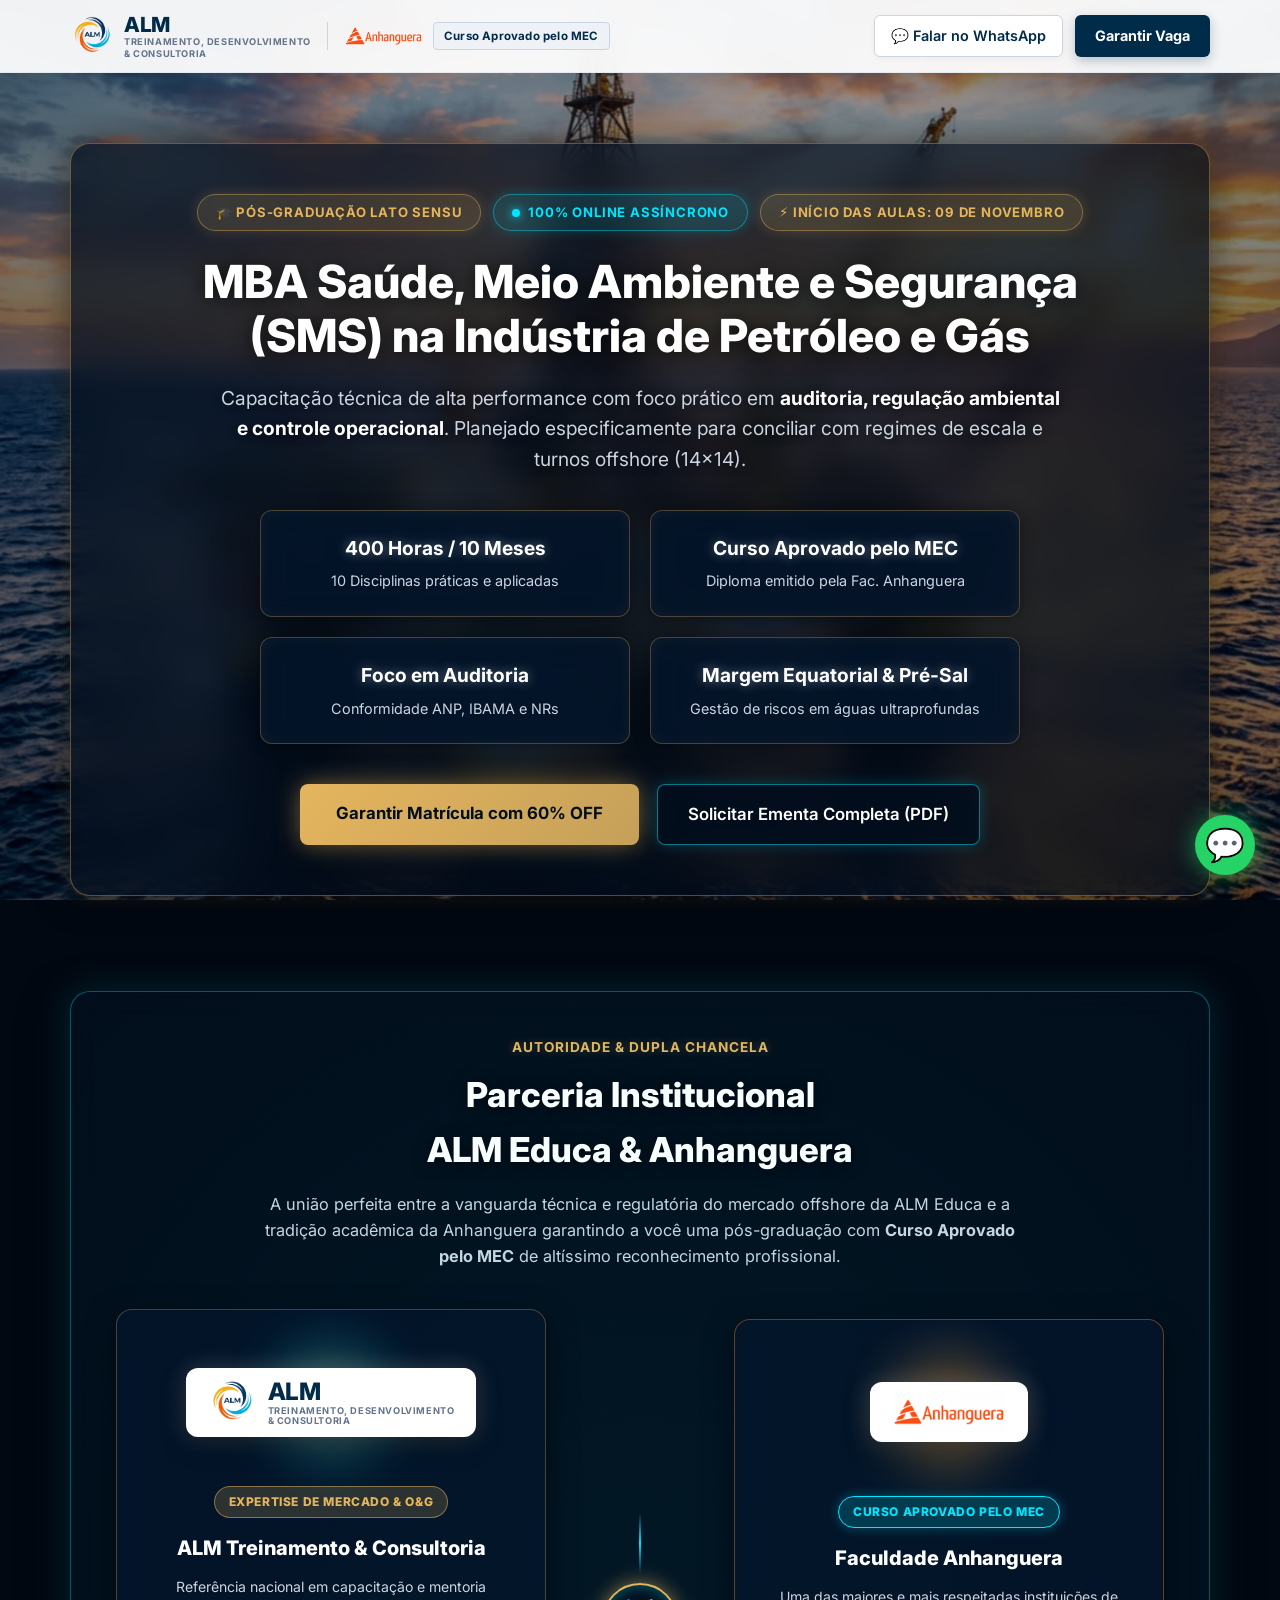
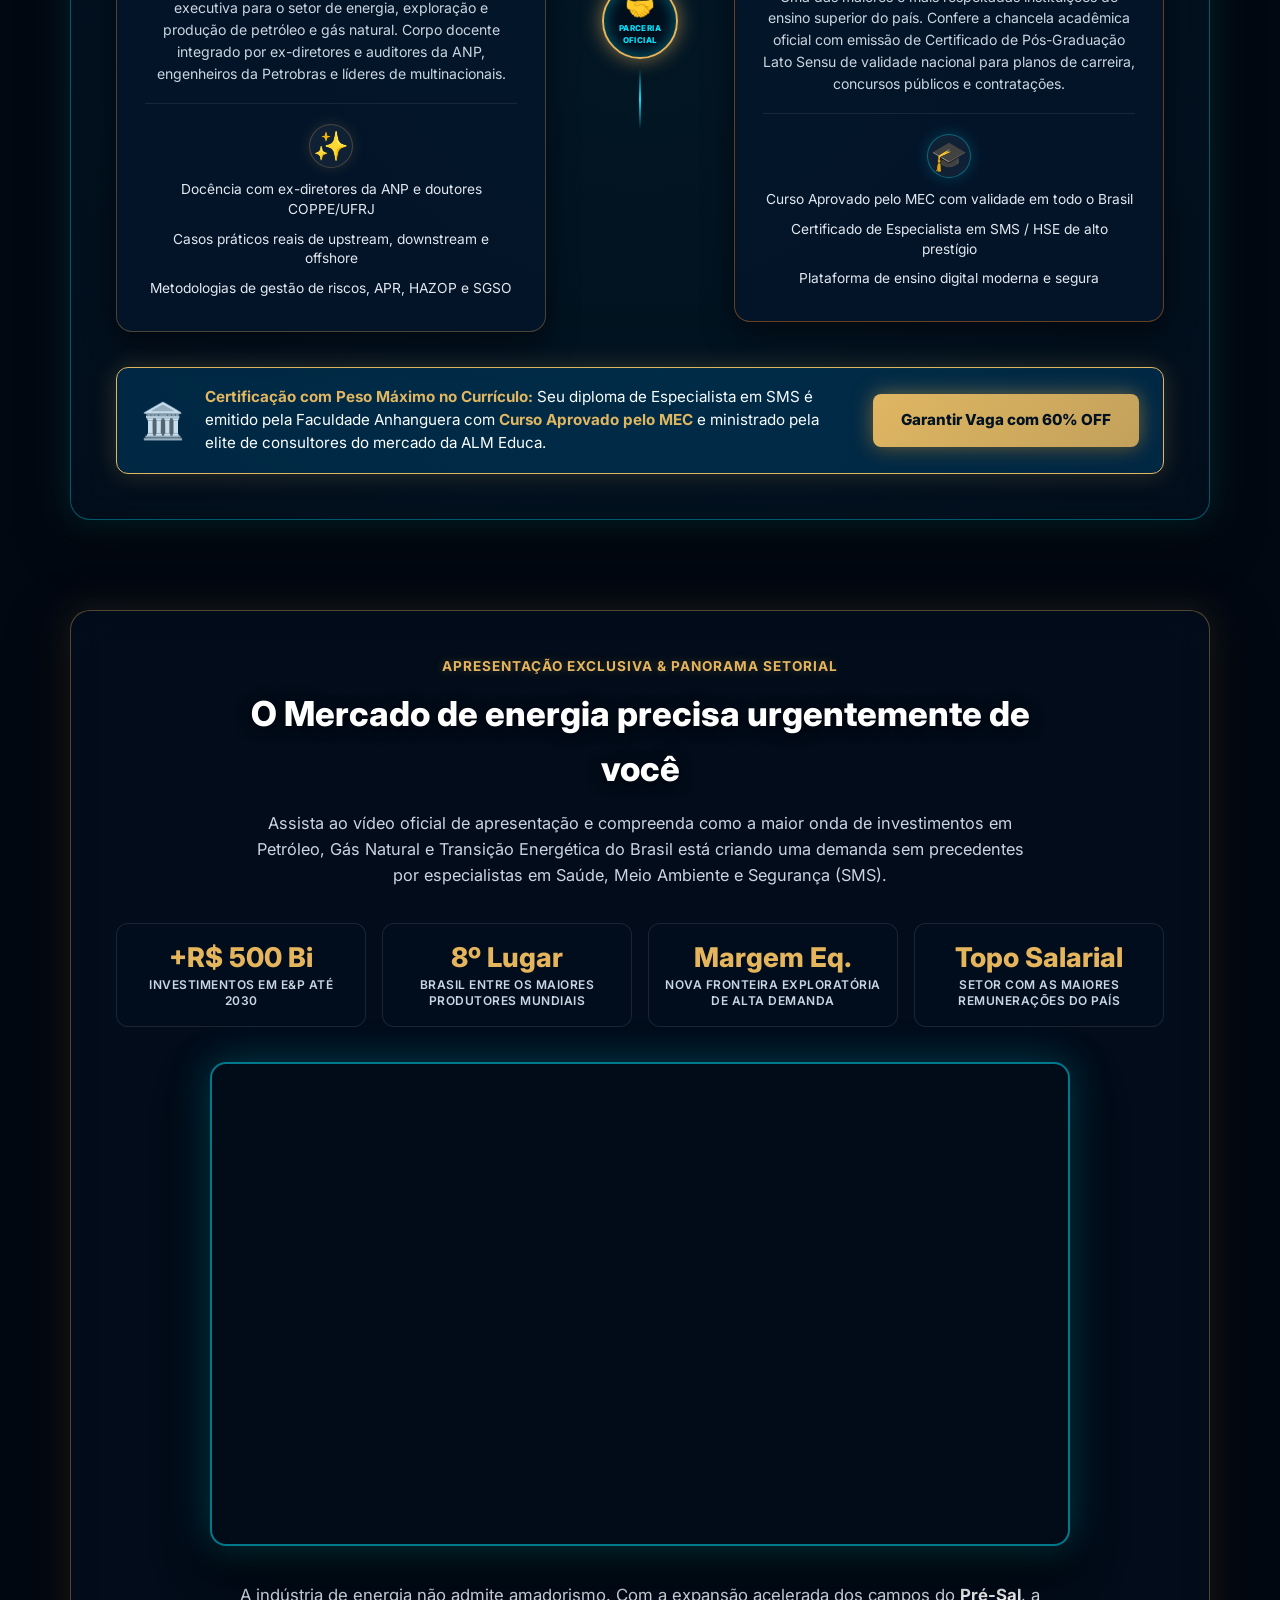
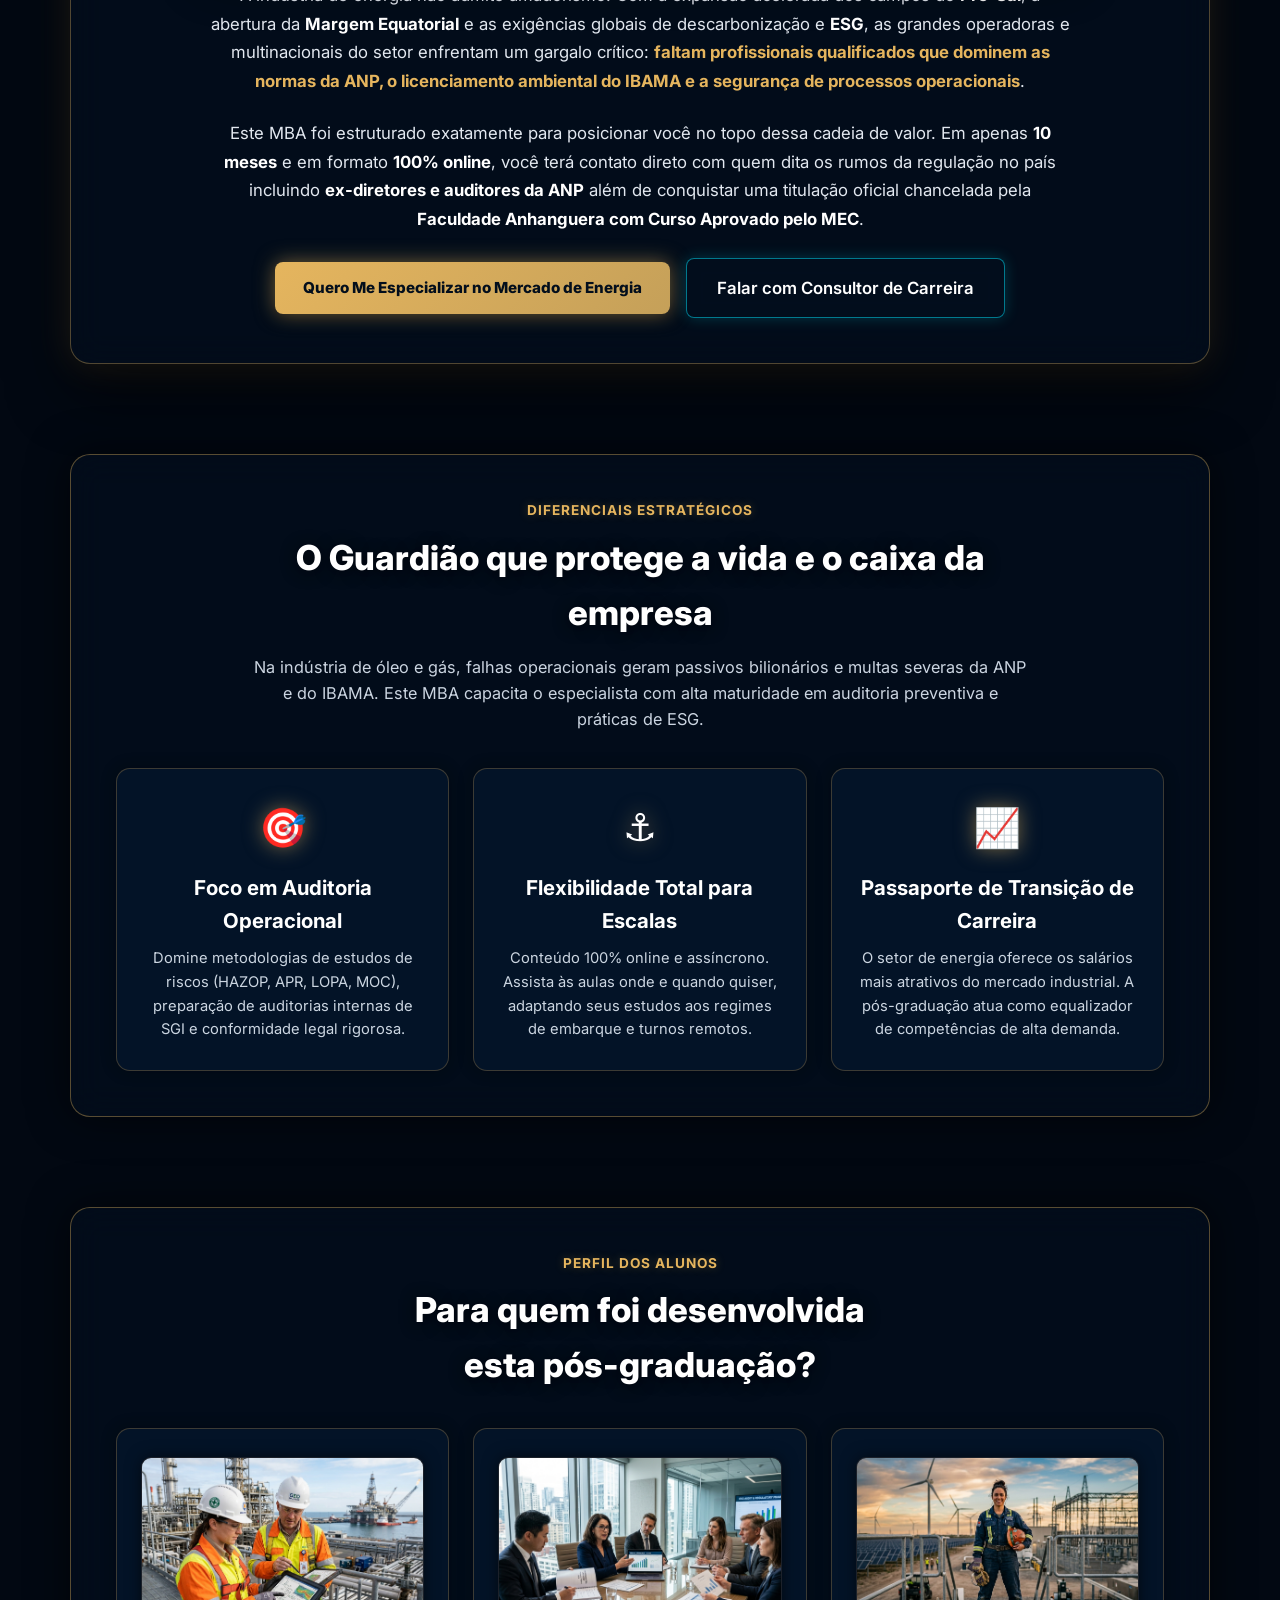
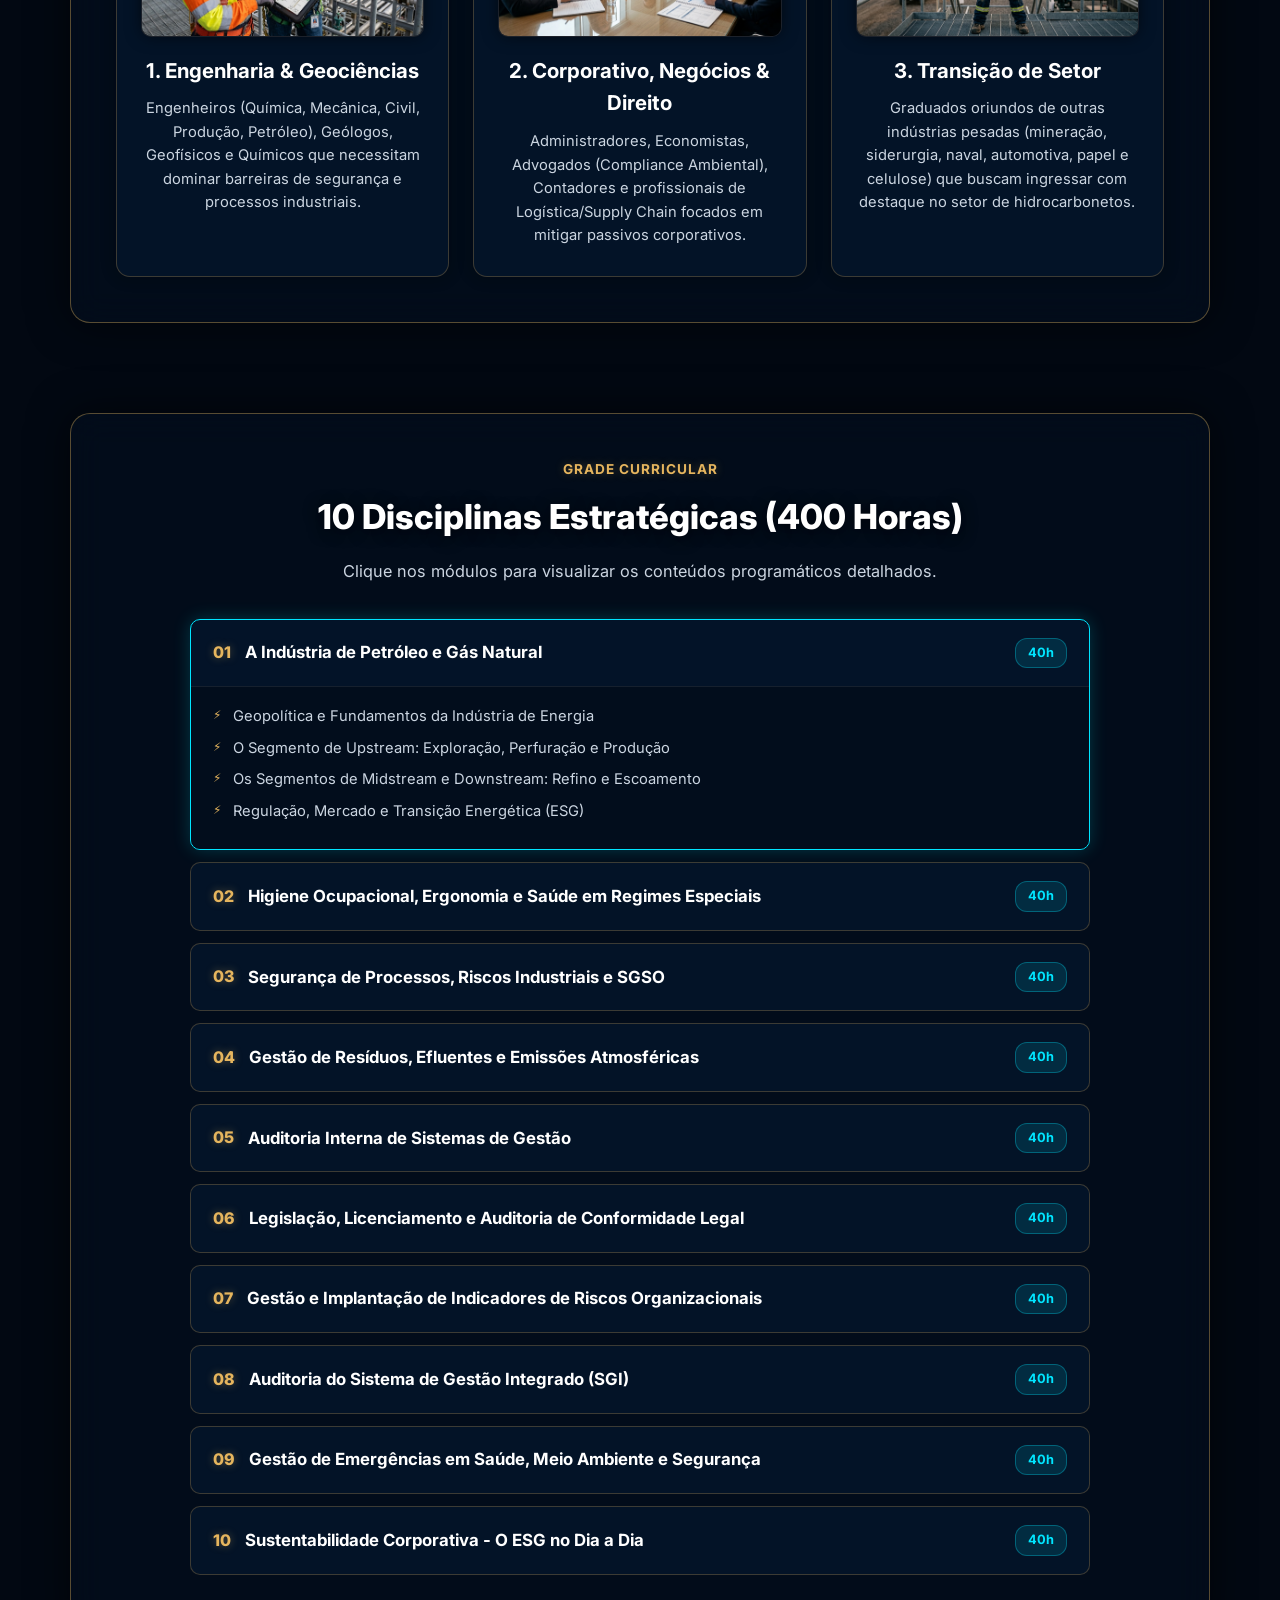
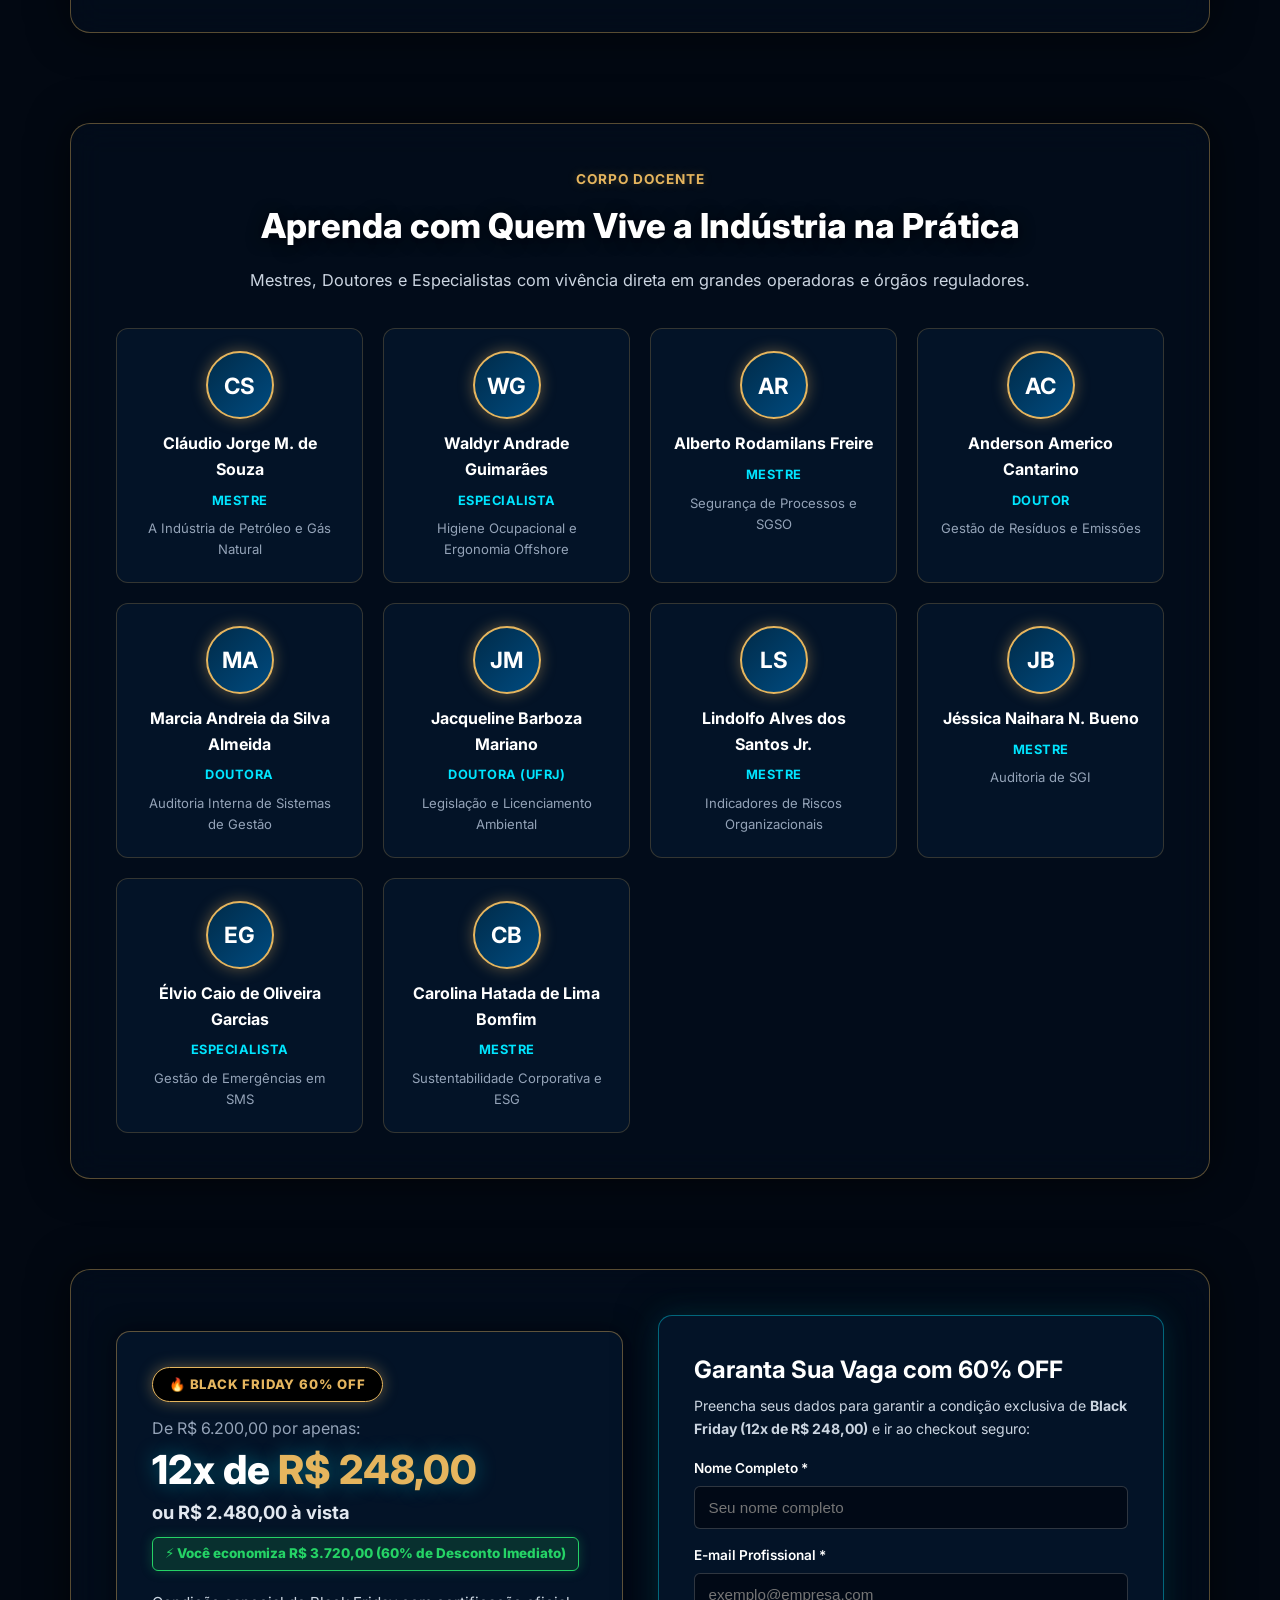
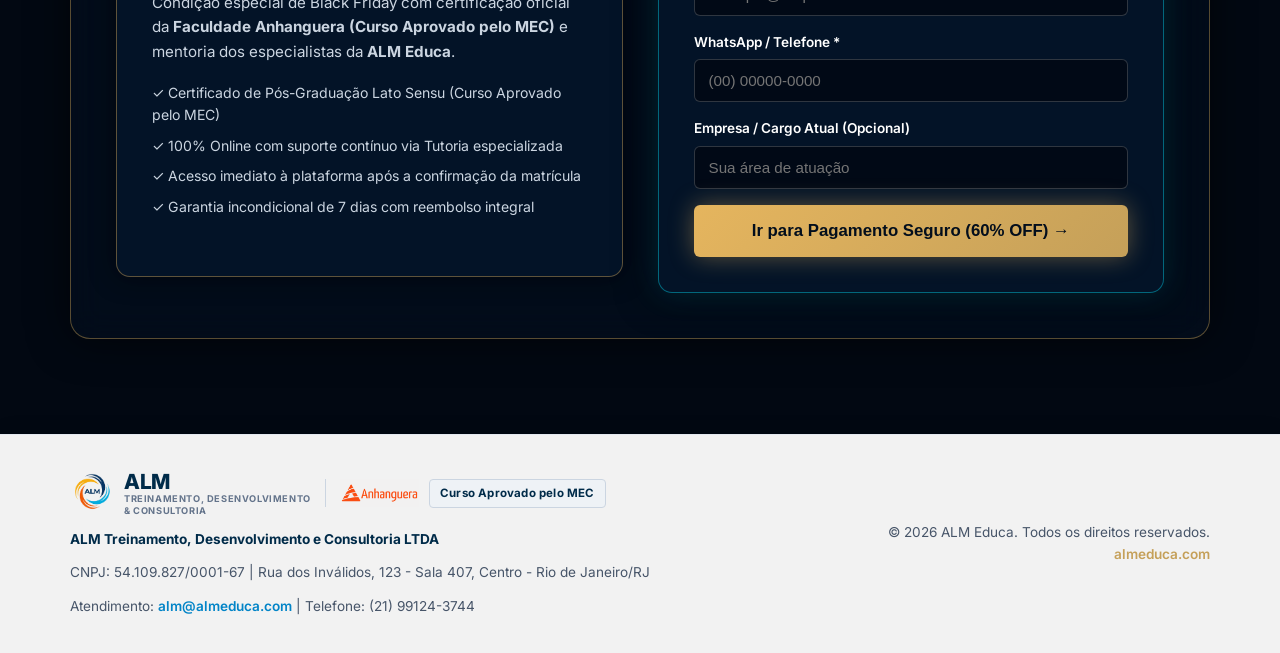
==== commit 65bcb1c1: "feat(checkout): update Voomp checkout url to hpTIpU and pricing to Black Friday 60% (12x 248.00 ou 2" ====
--- a/mba-sms-v2/index.html
+++ b/mba-sms-v2/index.html
@@ -3,46 +3,137 @@
 <head>
   <meta charset="UTF-8">
   <meta name="viewport" content="width=device-width, initial-scale=1.0">
-  <title>MBA SMS na Indústria de Petróleo e Gás | ALM Educa & Anhanguera</title>
-  <meta name="description" content="Pós-Graduação 100% online em Segurança, Meio Ambiente e Saúde (SMS) para Petróleo e Gás. Foco em auditoria, regulação e ESG. Reconhecido pelo MEC. Inscreva-se!">
-  <meta name="keywords" content="MBA SMS, pós graduação petróleo e gás, segurança do trabalho offshore, engenharia ambiental petroleo, certificação anhanguera alm educa">
-  <link rel="canonical" href="https://www.almeduca.com/smsmba">
-  <meta name="robots" content="index, follow">
-
-  <!-- Open Graph -->
+  <title>MBA SMS na Indústria de Petróleo e Gás Natural | Curso Aprovado pelo MEC | ALM Educa &amp; Anhanguera</title>
+  <meta name="description" content="Pós-Graduação 100% online em SMS (Saúde, Meio Ambiente e Segurança) para a Indústria de Petróleo e Gás Natural. Curso Aprovado pelo MEC em parceria com a Faculdade Anhanguera. Condição especial de Black Friday 60% OFF: 12x de R$ 248,00 ou R$ 2.480,00 à vista!">
+  <meta name="keywords" content="MBA SMS, pós graduação petróleo e gás, segurança do trabalho offshore, engenharia ambiental petróleo, curso aprovado pelo MEC, faculdade anhanguera, ALM educa, regulação ANP, auditoria SGSO, HAZOP, ESG energia, black friday pós graduação">
+  <meta name="author" content="ALM Treinamento, Desenvolvimento e Consultoria LTDA">
+  <link rel="canonical" href="https://eduardobbastos.github.io/alm-educa/mba-sms-v2/">
+  
+  <!-- Indexação e Diretivas Avançadas para Bots (Googlebot, Bingbot) -->
+  <meta name="robots" content="index, follow, max-snippet:-1, max-image-preview:large, max-video-preview:-1">
+  <meta name="googlebot" content="index, follow, max-snippet:-1, max-image-preview:large, max-video-preview:-1">
+  <meta name="bingbot" content="index, follow, max-snippet:-1, max-image-preview:large, max-video-preview:-1">
+  <meta name="format-detection" content="telephone=no">
+
+  <!-- Open Graph / Facebook / WhatsApp / LinkedIn -->
+  <meta property="og:locale" content="pt_BR">
   <meta property="og:type" content="website">
-  <meta property="og:url" content="https://www.almeduca.com/smsmba">
-  <meta property="og:title" content="MBA SMS na Indústria de Petróleo e Gás | ALM & Anhanguera">
-  <meta property="og:description" content="Capacitação técnica de alta performance com foco em auditoria, regulação e controle operacional. 100% EAD flexível para regimes de escala.">
-  <meta property="og:image" content="assets/offshore_bg.jpg">
-
-  <!-- Schema.org JSON-LD -->
+  <meta property="og:site_name" content="ALM Educa">
+  <meta property="og:url" content="https://eduardobbastos.github.io/alm-educa/mba-sms-v2/">
+  <meta property="og:title" content="MBA SMS na Indústria de Petróleo e Gás Natural | Black Friday 60% OFF">
+  <meta property="og:description" content="Pós-Graduação 100% EAD voltada para auditoria, SGSO e conformidade legal com ex-diretores da ANP. Certificação oficial Anhanguera com Curso Aprovado pelo MEC. Black Friday 60% OFF: 12x de R$ 248,00!">
+  <meta property="og:image" content="https://eduardobbastos.github.io/alm-educa/mba-sms-v2/assets/offshore_bg.jpg">
+  <meta property="og:image:width" content="1200">
+  <meta property="og:image:height" content="630">
+  <meta property="og:image:alt" content="Plataforma Offshore e MBA SMS Petróleo e Gás Natural">
+
+  <!-- Twitter Cards -->
+  <meta name="twitter:card" content="summary_large_image">
+  <meta name="twitter:title" content="MBA SMS na Indústria de Petróleo e Gás Natural | Black Friday 60% OFF">
+  <meta name="twitter:description" content="Capacitação executiva em auditoria preventiva, regulação ANP e ESG offshore. 100% online, certificado pelo MEC com Black Friday 60% de desconto (12x de R$ 248,00).">
+  <meta name="twitter:image" content="https://eduardobbastos.github.io/alm-educa/mba-sms-v2/assets/offshore_bg.jpg">
+
+  <!-- Schema.org JSON-LD Completo (Course + VideoObject + FAQPage + EducationalOrganization) -->
   <script type="application/ld+json">
   {
     "@context": "https://schema.org",
-    "@type": "Course",
-    "name": "MBA Saúde, Meio Ambiente e Segurança na Indústria de Petróleo e Gás Natural",
-    "description": "Pós-graduação lato sensu 100% EAD com foco em auditoria, regulação ambiental, gestão de riscos de processo e conformidade legal para o setor de petróleo e gás.",
-    "provider": {
-      "@type": "EducationalOrganization",
-      "name": "ALM Treinamento e Desenvolvimento em parceria com Faculdade Anhanguera",
-      "sameAs": "https://www.almeduca.com"
-    },
-    "educationalCredentialAwarded": "Certificado de Pós-Graduação Lato Sensu em nível de Especialização (MEC)",
-    "hasCourseInstance": {
-      "@type": "CourseInstance",
-      "courseMode": "Online",
-      "courseWorkload": "PT400H",
-      "startDate": "2026-11-09"
-    },
-    "offers": {
-      "@type": "Offer",
-      "price": "6200.00",
-      "priceCurrency": "BRL",
-      "category": "Paid",
-      "availability": "https://schema.org/InStock",
-      "validFrom": "2026-09-01"
-    }
+    "@graph": [
+      {
+        "@type": "Course",
+        "@id": "https://eduardobbastos.github.io/alm-educa/mba-sms-v2/#course",
+        "name": "MBA Saúde, Meio Ambiente e Segurança (SMS) na Indústria de Petróleo e Gás Natural",
+        "courseCode": "MBA-SMS-OG",
+        "description": "Pós-graduação lato sensu 100% online com foco em auditoria, regulação ambiental da ANP/IBAMA, segurança de processos operacionais (SGSO) e ESG no setor de energia e petróleo.",
+        "provider": {
+          "@type": "EducationalOrganization",
+          "name": "ALM Treinamento, Desenvolvimento & Consultoria",
+          "url": "https://www.almeduca.com",
+          "logo": "https://eduardobbastos.github.io/alm-educa/mba-sms-v2/assets/alm_symbol.png",
+          "sameAs": [
+            "https://www.almeduca.com"
+          ]
+        },
+        "author": {
+          "@type": "CollegeOrUniversity",
+          "name": "Faculdade Anhanguera",
+          "url": "https://www.anhanguera.com"
+        },
+        "educationalCredentialAwarded": "Certificado de Pós-Graduação Lato Sensu em nível de Especialização (Curso Aprovado pelo MEC)",
+        "hasCourseInstance": {
+          "@type": "CourseInstance",
+          "courseMode": "Online",
+          "courseWorkload": "PT400H",
+          "inLanguage": "pt-BR"
+        },
+        "teaches": [
+          "Segurança de Processos e SGSO da ANP",
+          "Legislação e Licenciamento Ambiental do IBAMA",
+          "Auditoria Interna de Sistemas de Gestão Integrados (ISO 9001, ISO 14001, ISO 45001)",
+          "Higiene Ocupacional e Ergonomia Offshore",
+          "Gestão de Emergências e Planos de Resposta a Emergências (PRE/PEI)",
+          "Sustentabilidade Corporativa e Práticas de ESG em Energia"
+        ],
+        "offers": {
+          "@type": "Offer",
+          "price": "2480.00",
+          "priceCurrency": "BRL",
+          "category": "Paid",
+          "availability": "https://schema.org/InStock",
+          "url": "https://pay.voompcreators.com.br/16109/offer/hpTIpU"
+        }
+      },
+      {
+        "@type": "VideoObject",
+        "@id": "https://eduardobbastos.github.io/alm-educa/mba-sms-v2/#video",
+        "name": "Apresentação Oficial do MBA SMS na Indústria de Petróleo e Gás Natural",
+        "description": "Conheça o MBA em SMS na Indústria de Petróleo e Gás Natural da ALM Educa em parceria com a Faculdade Anhanguera, com Curso Aprovado pelo MEC.",
+        "thumbnailUrl": [
+          "https://img.youtube.com/vi/wwKsy1kv8WA/maxresdefault.jpg",
+          "https://img.youtube.com/vi/wwKsy1kv8WA/hqdefault.jpg"
+        ],
+        "uploadDate": "2026-09-01T08:00:00-03:00",
+        "embedUrl": "https://www.youtube.com/embed/wwKsy1kv8WA",
+        "contentUrl": "https://www.youtube.com/watch?v=wwKsy1kv8WA"
+      },
+      {
+        "@type": "FAQPage",
+        "@id": "https://eduardobbastos.github.io/alm-educa/mba-sms-v2/#faq",
+        "mainEntity": [
+          {
+            "@type": "Question",
+            "name": "O MBA SMS na Indústria de Petróleo e Gás é aprovado pelo MEC?",
+            "acceptedAnswer": {
+              "@type": "Answer",
+              "text": "Sim! O curso é uma Pós-Graduação Lato Sensu com Curso Aprovado pelo MEC. A certificação oficial é emitida pela Faculdade Anhanguera, com validade em todo o território nacional para concursos públicos, planos de cargos e salários e órgãos de classe."
+            }
+          },
+          {
+            "@type": "Question",
+            "name": "Qual é a duração e o formato das aulas?",
+            "acceptedAnswer": {
+              "@type": "Answer",
+              "text": "O MBA possui carga horária total de 400 horas distribuídas em 10 meses. O formato é 100% online e assíncrono, permitindo total flexibilidade para profissionais que atuam em regimes de escala offshore ou turnos."
+            }
+          },
+          {
+            "@type": "Question",
+            "name": "Quem são os professores do MBA?",
+            "acceptedAnswer": {
+              "@type": "Answer",
+              "text": "O corpo docente é formado pela elite do setor de óleo e gás, incluindo ex-diretores e auditores da ANP (Agência Nacional do Petróleo), doutores e mestres da COPPE/UFRJ, além de executivos de grandes multinacionais."
+            }
+          },
+          {
+            "@type": "Question",
+            "name": "Como funciona a oferta de Black Friday 60% OFF?",
+            "acceptedAnswer": {
+              "@type": "Answer",
+              "text": "Durante a campanha de Black Friday, o valor do MBA passa de R$ 6.200,00 por apenas 12x de R$ 248,00 ou R$ 2.480,00 à vista (mais de R$ 3.720,00 de economia imediata)."
+            }
+          }
+        ]
+      }
+    ]
   }
   </script>
 
@@ -140,7 +231,7 @@
 
         <div class="hero-action-buttons">
           <a href="#inscricao" class="btn-cta-large">
-            Garantir Matrícula com 30% OFF
+            Garantir Matrícula com 60% OFF
           </a>
           <a href="https://wa.me/5521991243744?text=Quero%20receber%20a%20ementa%20completa%20do%20MBA%20SMS" target="_blank" class="btn-cta-secondary btn-whatsapp-track" data-origin="Hero Secundário">
             Solicitar Ementa Completa (PDF)
@@ -238,7 +329,7 @@
           <div class="mec-banner-text">
             <strong>Certificação com Peso Máximo no Currículo:</strong> Seu diploma de Especialista em SMS é emitido pela Faculdade Anhanguera com <strong>Curso Aprovado pelo MEC</strong> e ministrado pela elite de consultores do mercado da ALM Educa.
           </div>
-          <a href="#inscricao" class="btn-cta-primary mec-banner-btn">Garantir Vaga com 30% OFF</a>
+          <a href="#inscricao" class="btn-cta-primary mec-banner-btn">Garantir Vaga com 60% OFF</a>
         </div>
       </div>
     </div>
@@ -723,37 +814,36 @@
         <div class="offer-grid">
           <!-- Bloco de Investimento -->
           <div class="offer-details-box">
-            <span class="badge-tag badge-gold">Oferta de Lançamento</span>
-            <div class="price-tag">12x no cartão</div>
-            <div class="price-sub">Investimento total: R$ 6.200,00 ou condições facilitadas</div>
-
-            <p style="font-size: 0.95rem; margin-bottom: 18px;">
-              🎁 <strong>Presente de Abertura de Turma:</strong> Use o cupom abaixo no checkout e garanta <strong>30% DE DESCONTO</strong> imediato!
+            <span class="badge-tag badge-blackfriday">🔥 Black Friday 60% OFF</span>
+            <span class="price-old">De R$ 6.200,00 por apenas:</span>
+            <div class="price-installments">
+              12x de <span class="installment-highlight">R$ 248,00</span>
+            </div>
+            <div class="price-cash">ou <strong>R$ 2.480,00</strong> à vista</div>
+            <div class="price-economy-badge">
+              ⚡ Você economiza R$ 3.720,00 (60% de Desconto Imediato)
+            </div>
+
+            <p style="font-size: 0.95rem; margin-bottom: 18px; color: #CBD5E1;">
+              Condição especial de Black Friday com certificação oficial da <strong>Faculdade Anhanguera (Curso Aprovado pelo MEC)</strong> e mentoria dos especialistas da <strong>ALM Educa</strong>.
             </p>
 
-            <div class="coupon-box">
-              <div>
-                <span style="font-size: 0.75rem; color: var(--alm-text-muted); display: block;">CUPOM PROMOCIONAL</span>
-                <input type="text" id="couponCode" value="ALM30" readonly class="coupon-input">
-              </div>
-              <button type="button" id="btnCopyCoupon" class="btn-copy-coupon">Copiar Cupom</button>
-            </div>
-
-            <ul style="list-style: none; font-size: 0.88rem; color: var(--alm-text-muted);">
+            <ul style="list-style: none; font-size: 0.88rem; color: #CBD5E1; padding: 0; margin-bottom: 22px;">
               <li style="margin-bottom: 8px;">✓ Certificado de Pós-Graduação Lato Sensu (Curso Aprovado pelo MEC)</li>
-              <li style="margin-bottom: 8px;">✓ 100% Online com suporte contínuo via Tutoria</li>
-              <li style="margin-bottom: 8px;">✓ Envio imediato das credenciais após confirmação</li>
+              <li style="margin-bottom: 8px;">✓ 100% Online com suporte contínuo via Tutoria especializada</li>
+              <li style="margin-bottom: 8px;">✓ Acesso imediato à plataforma após a confirmação da matrícula</li>
+              <li style="margin-bottom: 8px;">✓ Garantia incondicional de 7 dias com reembolso integral</li>
             </ul>
           </div>
 
           <!-- Formulário de Lead / Inscrição -->
           <div class="form-card">
-            <h3>Garanta Sua Vaga</h3>
+            <h3>Garanta Sua Vaga com 60% OFF</h3>
             <p style="font-size: 0.88rem; color: var(--alm-text-muted); margin-bottom: 18px;">
-              Preencha os dados abaixo para registrar sua intenção com o cupom de 30% OFF e ir para a área de matrícula:
+              Preencha seus dados para garantir a condição exclusiva de <strong>Black Friday (12x de R$ 248,00)</strong> e ir ao checkout seguro:
             </p>
 
-            <form id="leadForm" action="https://pay.voompcreators.com.br/16283" method="get">
+            <form id="leadForm" action="https://pay.voompcreators.com.br/16109/offer/hpTIpU" method="get">
               <div class="form-group">
                 <label for="nome">Nome Completo *</label>
                 <input type="text" id="nome" name="nome" required class="form-control" placeholder="Seu nome completo">
@@ -775,7 +865,7 @@
               </div>
 
               <button type="submit" class="btn-submit-form">
-                Ir para Pagamento Seguro (30% OFF) →
+                Ir para Pagamento Seguro (60% OFF) →
               </button>
             </form>
           </div>
--- a/mba-sms-v2/css/styles.css
+++ b/mba-sms-v2/css/styles.css
@@ -789,18 +789,58 @@
   box-shadow: 0 0 25px rgba(0, 0, 0, 0.5);
 }
 
-.price-tag {
-  font-size: 2.3rem;
-  font-weight: 800;
-  color: #FFFFFF;
-  margin: 12px 0 4px;
-  text-shadow: 0 0 15px rgba(255, 255, 255, 0.4);
-}
-
-.price-sub {
-  font-size: 0.9rem;
-  color: var(--alm-text-muted);
-  margin-bottom: 22px;
+.badge-blackfriday {
+  background: #000000;
+  border: 1px solid var(--alm-gold);
+  color: var(--alm-gold);
+  font-weight: 800;
+  text-transform: uppercase;
+  letter-spacing: 0.8px;
+  padding: 6px 16px;
+  border-radius: 20px;
+  display: inline-block;
+  box-shadow: 0 0 15px rgba(229, 181, 94, 0.4);
+}
+
+.price-old {
+  font-size: 1rem;
+  color: #94A3B8;
+  text-decoration: line-through;
+  margin-top: 14px;
+  display: block;
+}
+
+.price-installments {
+  font-size: 2.5rem;
+  font-weight: 800;
+  color: #FFFFFF;
+  line-height: 1.1;
+  margin: 6px 0;
+  text-shadow: 0 0 20px rgba(0, 229, 255, 0.35);
+}
+
+.price-installments .installment-highlight {
+  color: var(--alm-gold);
+}
+
+.price-cash {
+  font-size: 1.15rem;
+  font-weight: 700;
+  color: #E2E8F0;
+  margin-bottom: 10px;
+}
+
+.price-economy-badge {
+  display: inline-block;
+  background: rgba(37, 211, 102, 0.15);
+  border: 1px solid #25D366;
+  color: #25D366;
+  font-size: 0.84rem;
+  font-weight: 800;
+  padding: 5px 12px;
+  border-radius: 6px;
+  margin-bottom: 20px;
+  box-shadow: 0 0 12px rgba(37, 211, 102, 0.25);
 }
 
 .coupon-box {
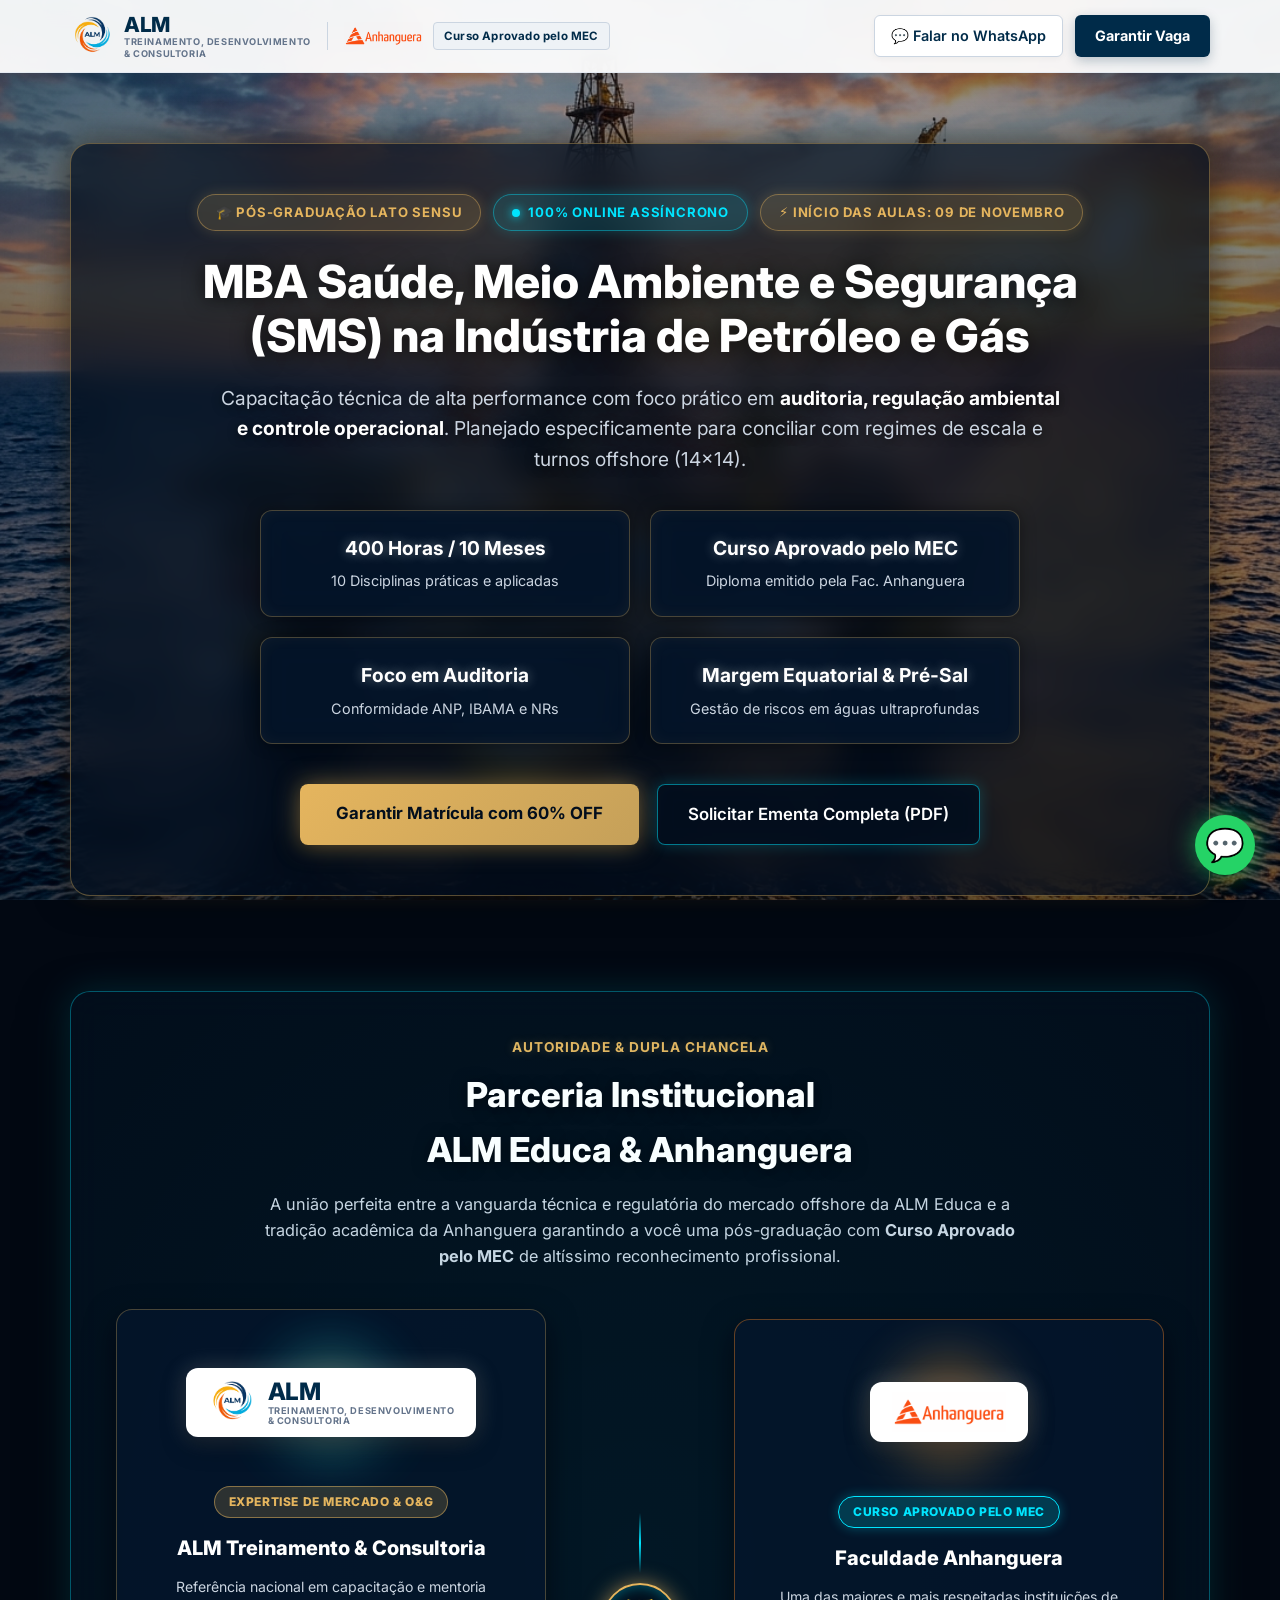
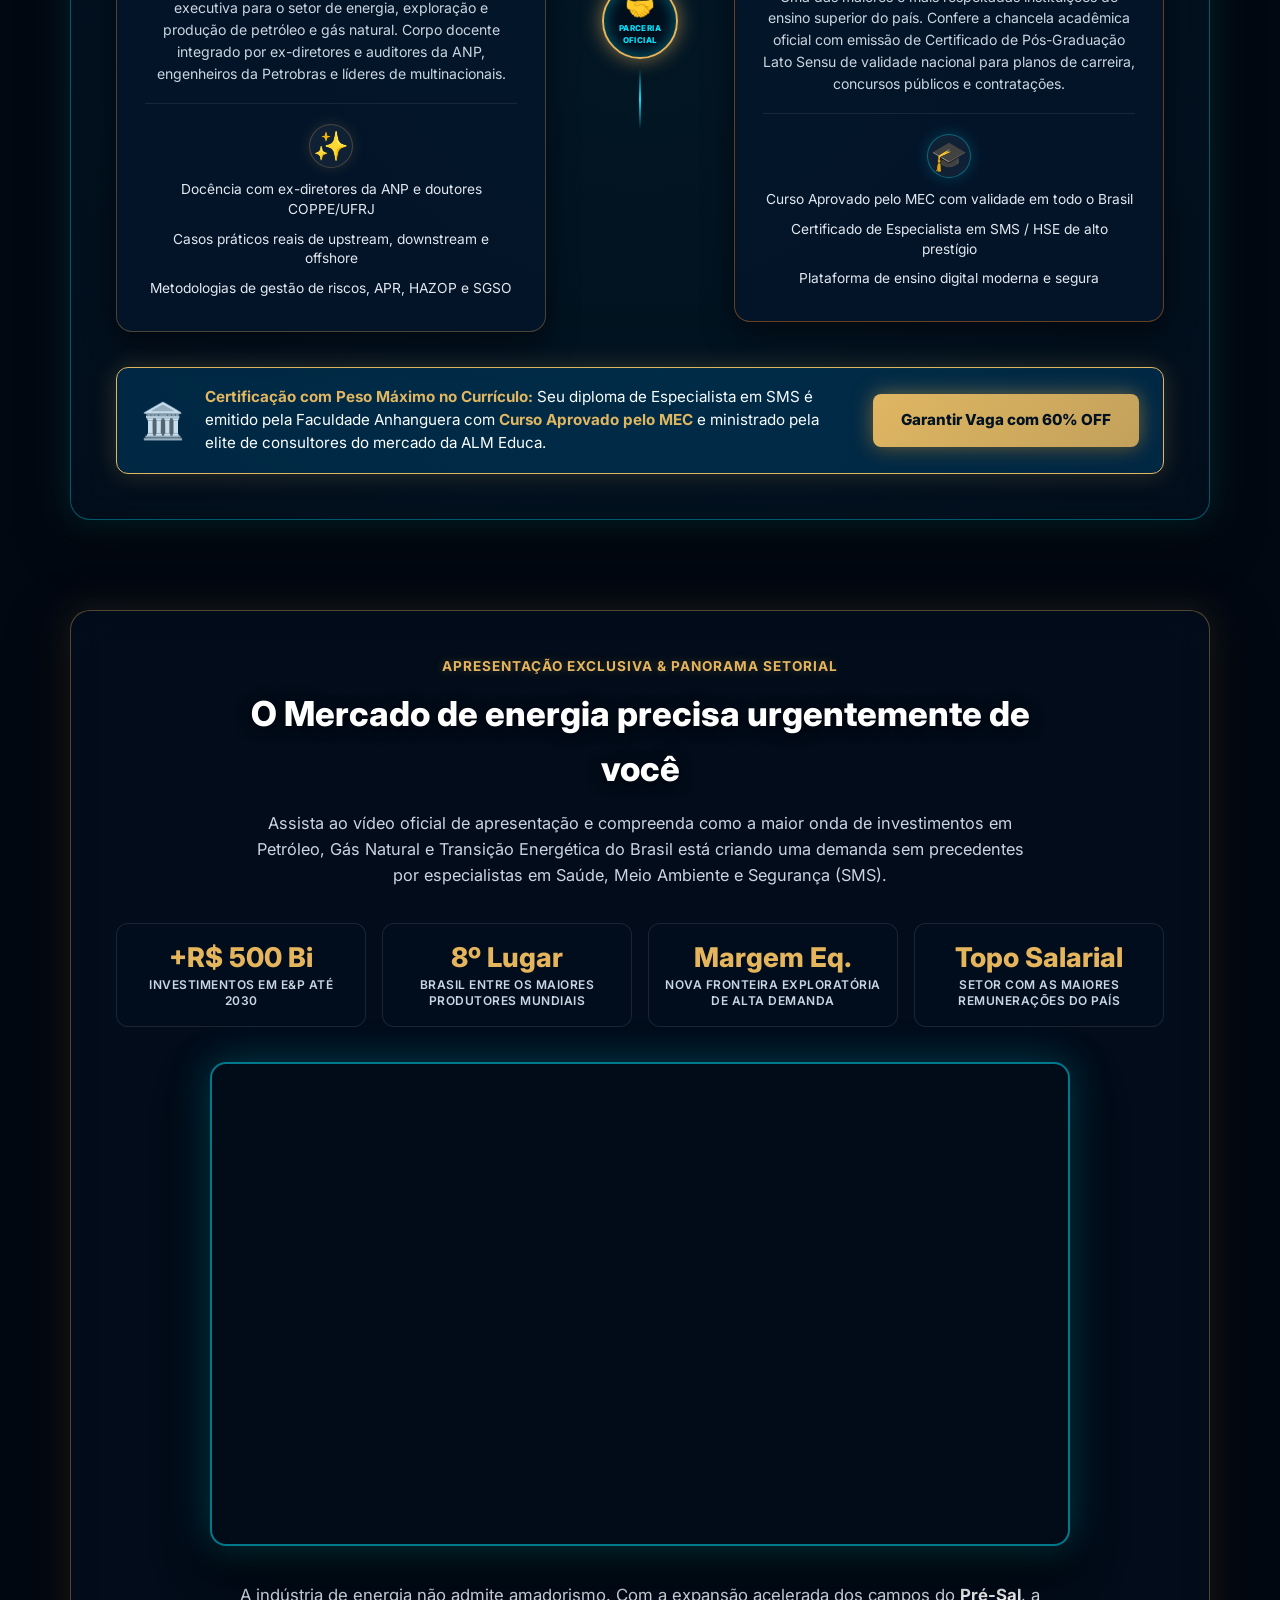
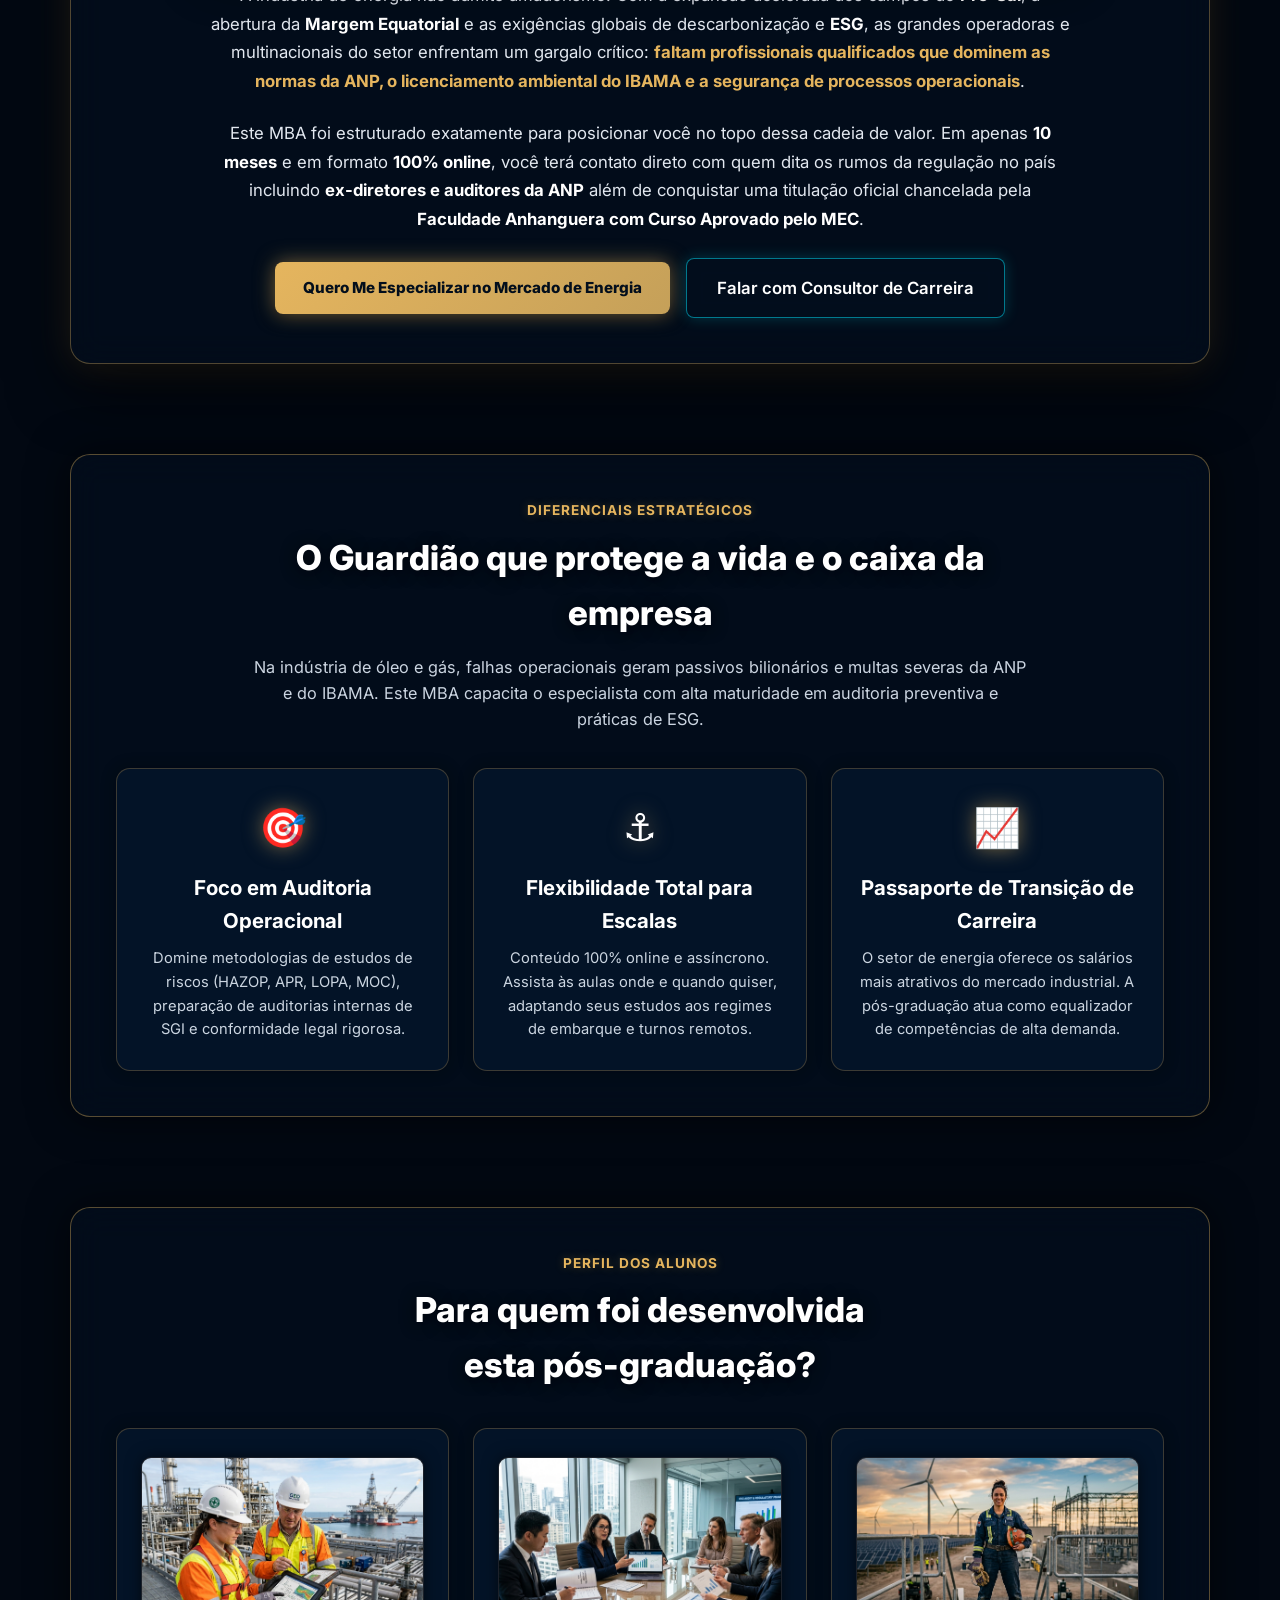
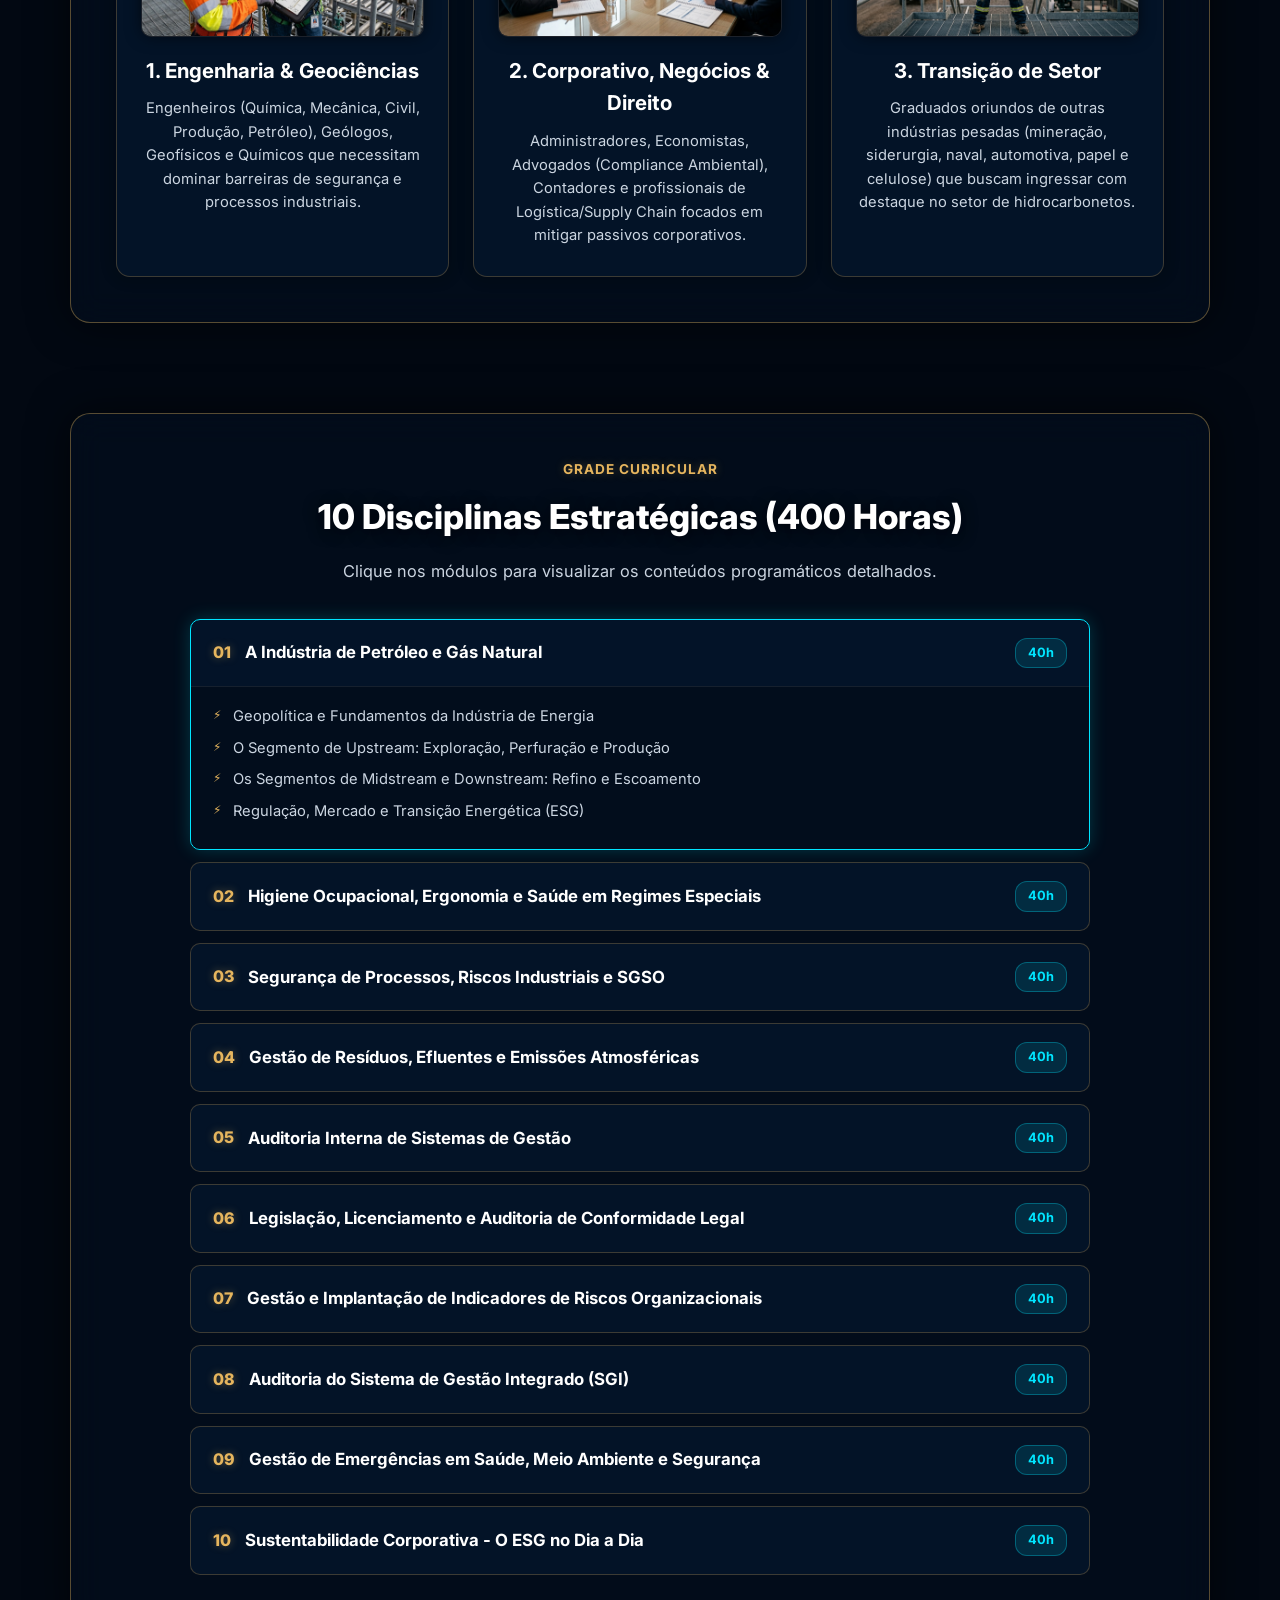
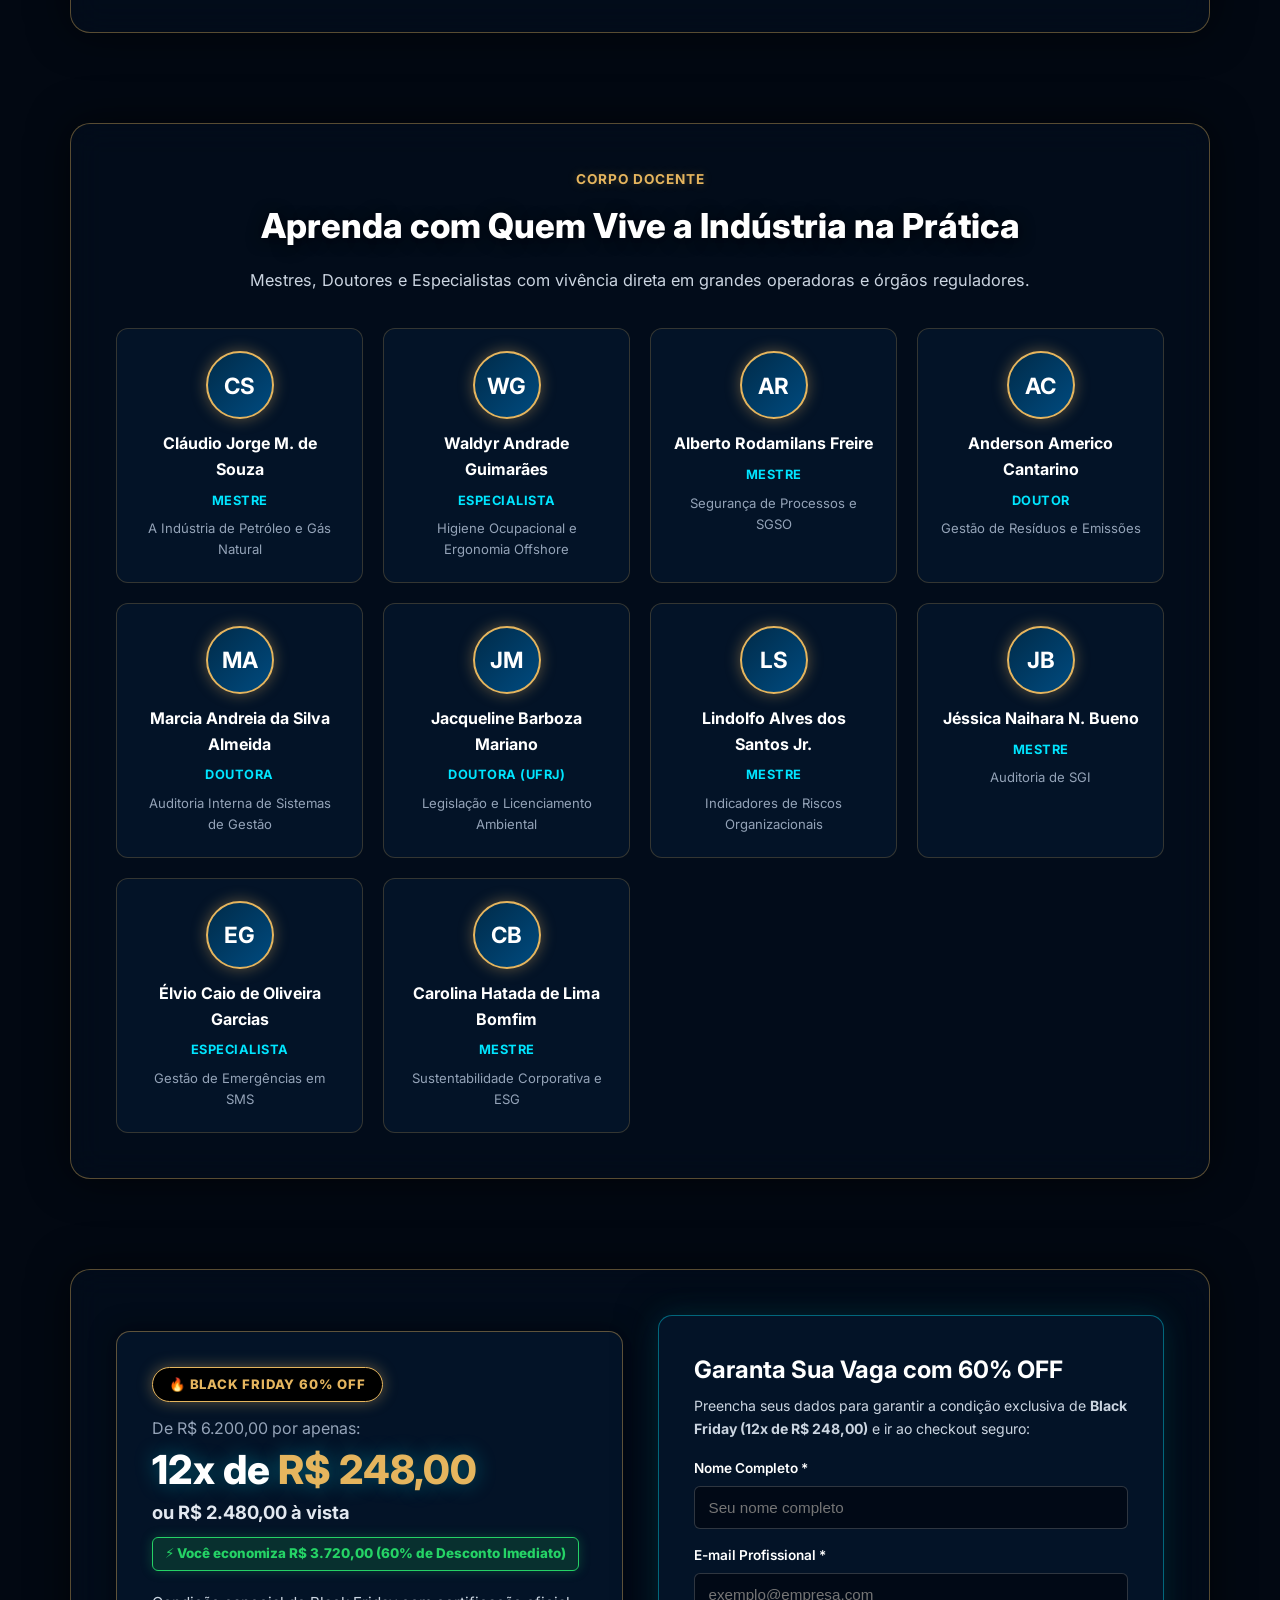
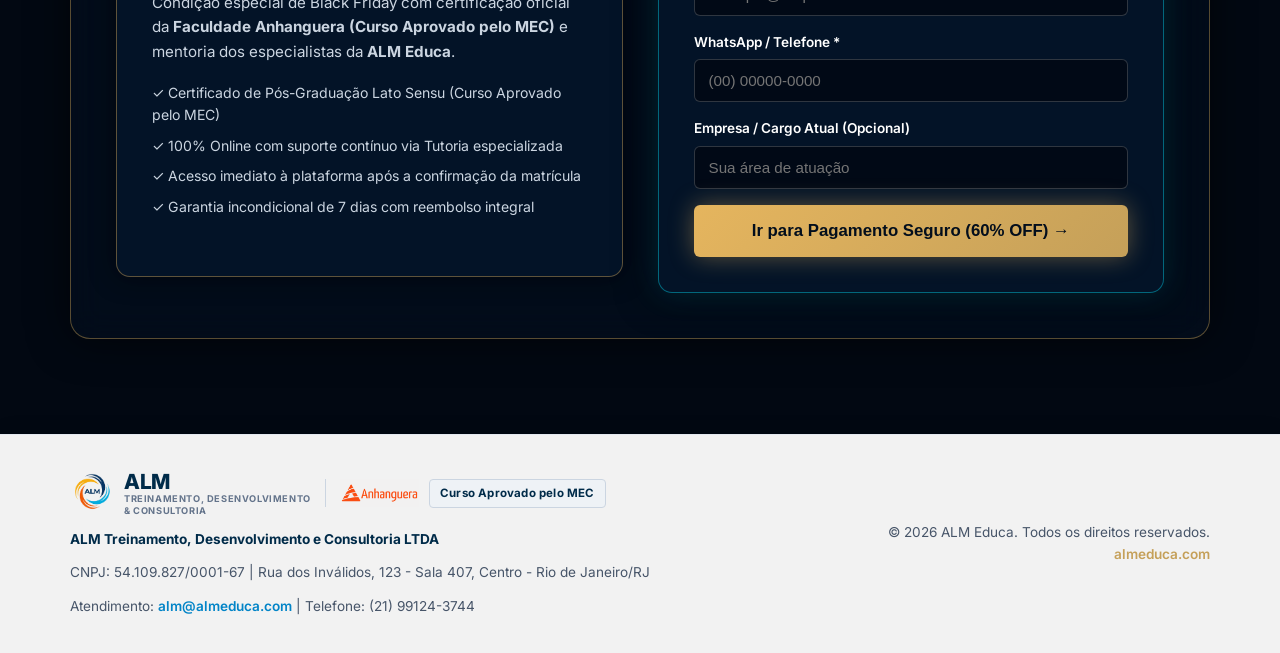
==== commit ded44fc9: "fix(ui): make background offshore image 100% static on scroll" ====
--- a/mba-sms-v2/index.html
+++ b/mba-sms-v2/index.html
@@ -153,7 +153,7 @@
   <link rel="preconnect" href="https://fonts.googleapis.com">
   <link rel="preconnect" href="https://fonts.gstatic.com" crossorigin>
   <link href="https://fonts.googleapis.com/css2?family=Inter:wght@400;500;600;700;800&display=swap" rel="stylesheet">
-  <link rel="stylesheet" href="css/styles.css?v=2.3">
+  <link rel="stylesheet" href="css/styles.css?v=2.4">
 </head>
 <body>
 
--- a/mba-sms-v2/css/styles.css
+++ b/mba-sms-v2/css/styles.css
@@ -76,8 +76,8 @@
   height: 100%;
   object-fit: cover;
   object-position: center;
-  transform: scale(1.02);
-  transition: transform 0.1s ease-out;
+  transform: none !important;
+  transition: none !important;
   filter: brightness(0.95) contrast(1.08);
 }
 
